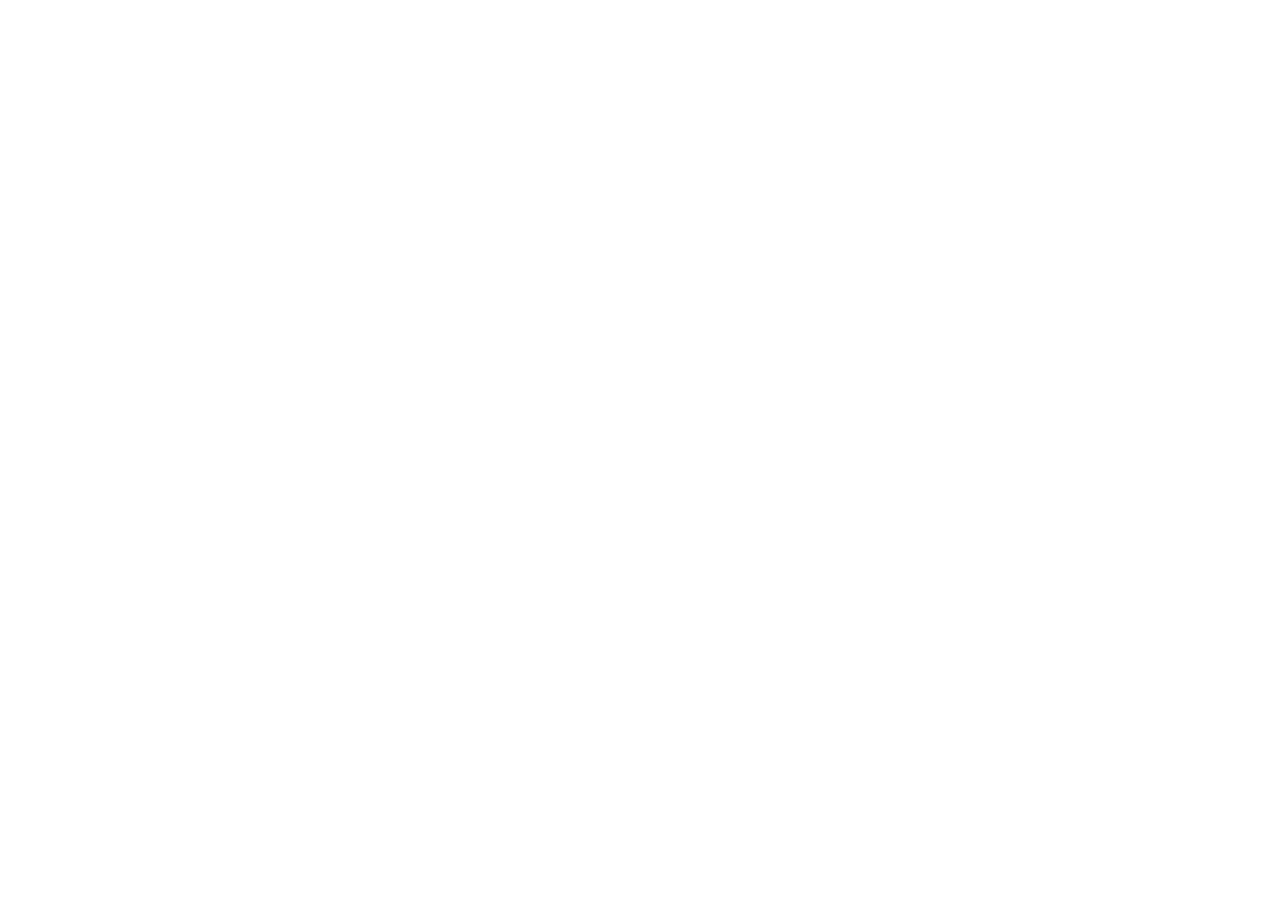
==== about.html @ a8b15a36 "Init : creation du depot , aborescence des fichiers et structure HTML de base" ====
<!DOCTYPE html>
<html lang="fr">
<head> 
<meta charset="UTF-8"> 
<meta name="viewport" content="width=device-width, initial-scale=1.0"> 
<title>AfriTalent — About</title> 
<!-- Bootstrap 5 via CDN : feuille de style --> 
<link 
href="https://cdn.jsdelivr.net/npm/bootstrap@5.3.0/dist/css/bootstrap.min.css" 
rel="stylesheet"> 
<!-- Votre feuille de style personnelle --> 
<link rel="stylesheet" href="css/style.css">
</head>
<body> 
<!-- Le contenu de la page sera ajoute ici --> 
<!-- Bootstrap 5 via CDN : script JavaScript --> 
<script 
src="https://cdn.jsdelivr.net/npm/bootstrap@5.3.0/dist/js/bootstrap.bundle.min.js"
></script> 
<!-- Votre script JavaScript --> 
<script src="js/main.js"></script>

</body>
</html>
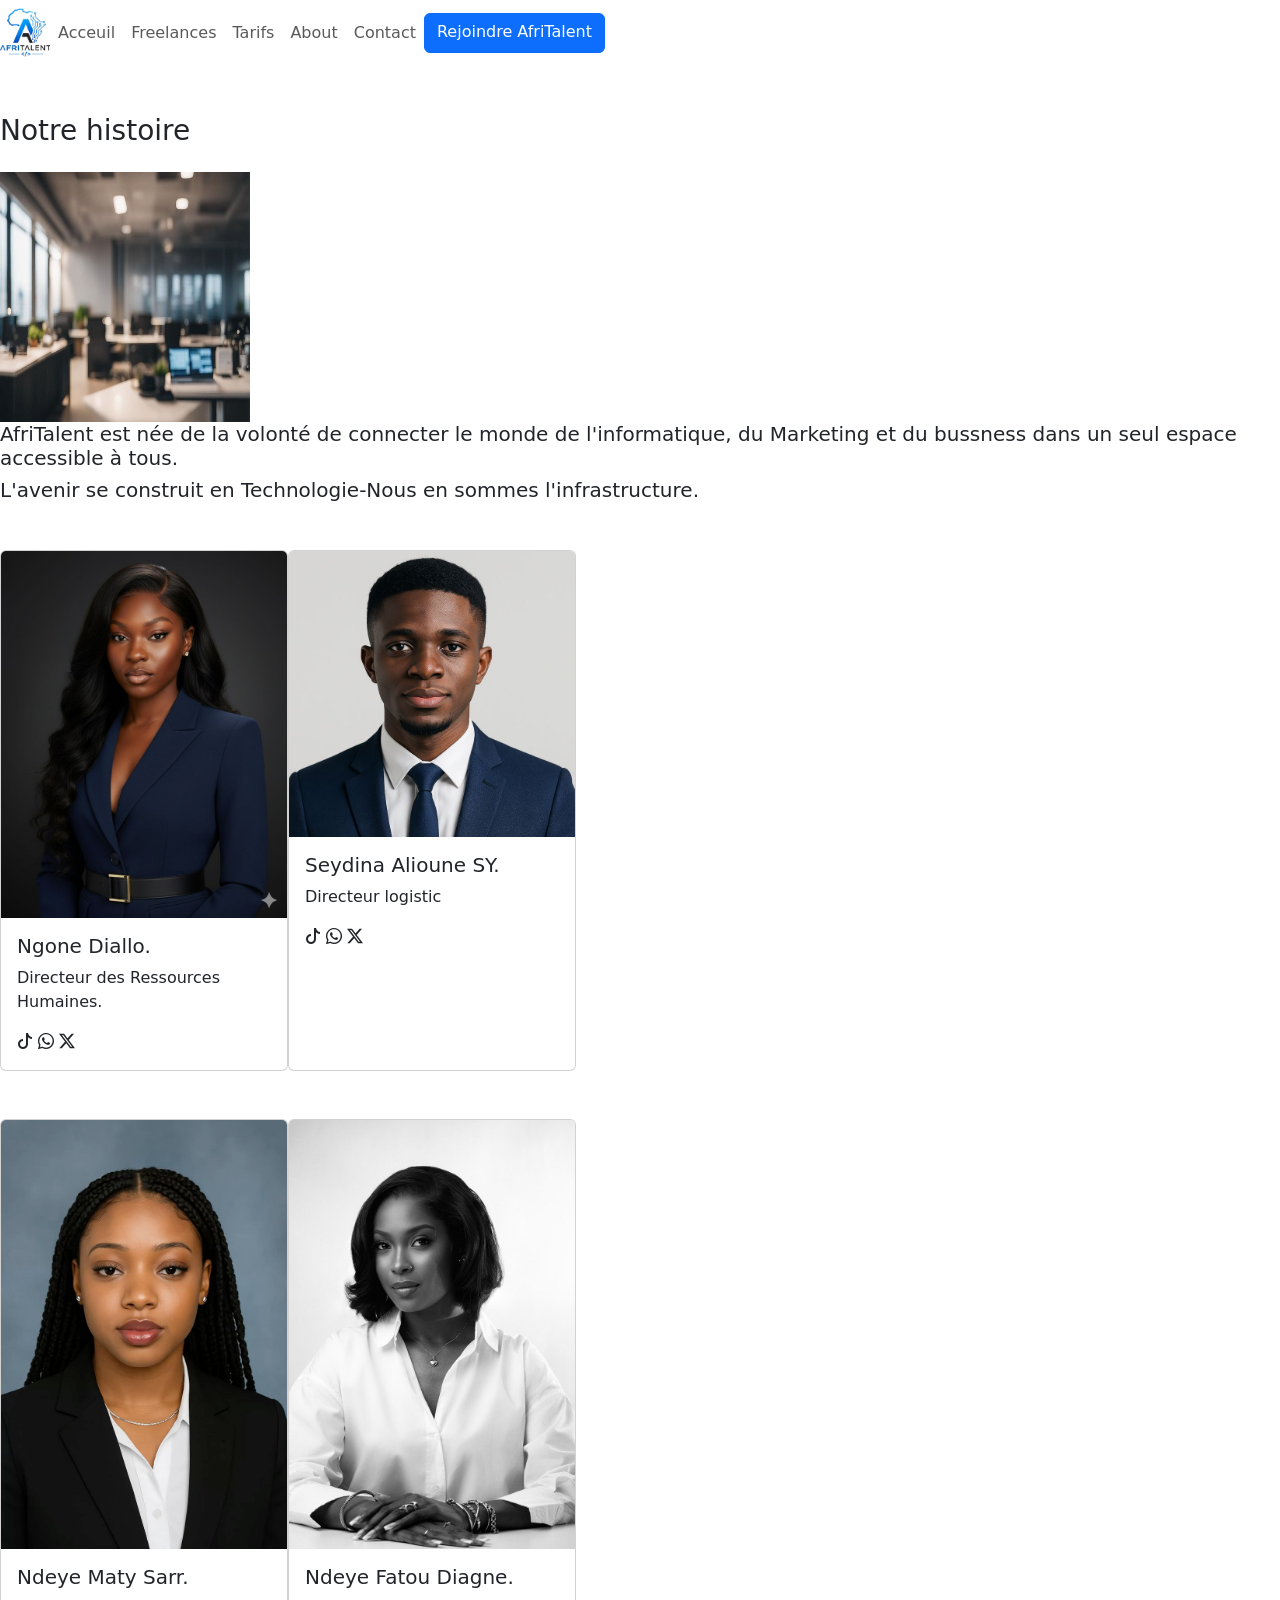
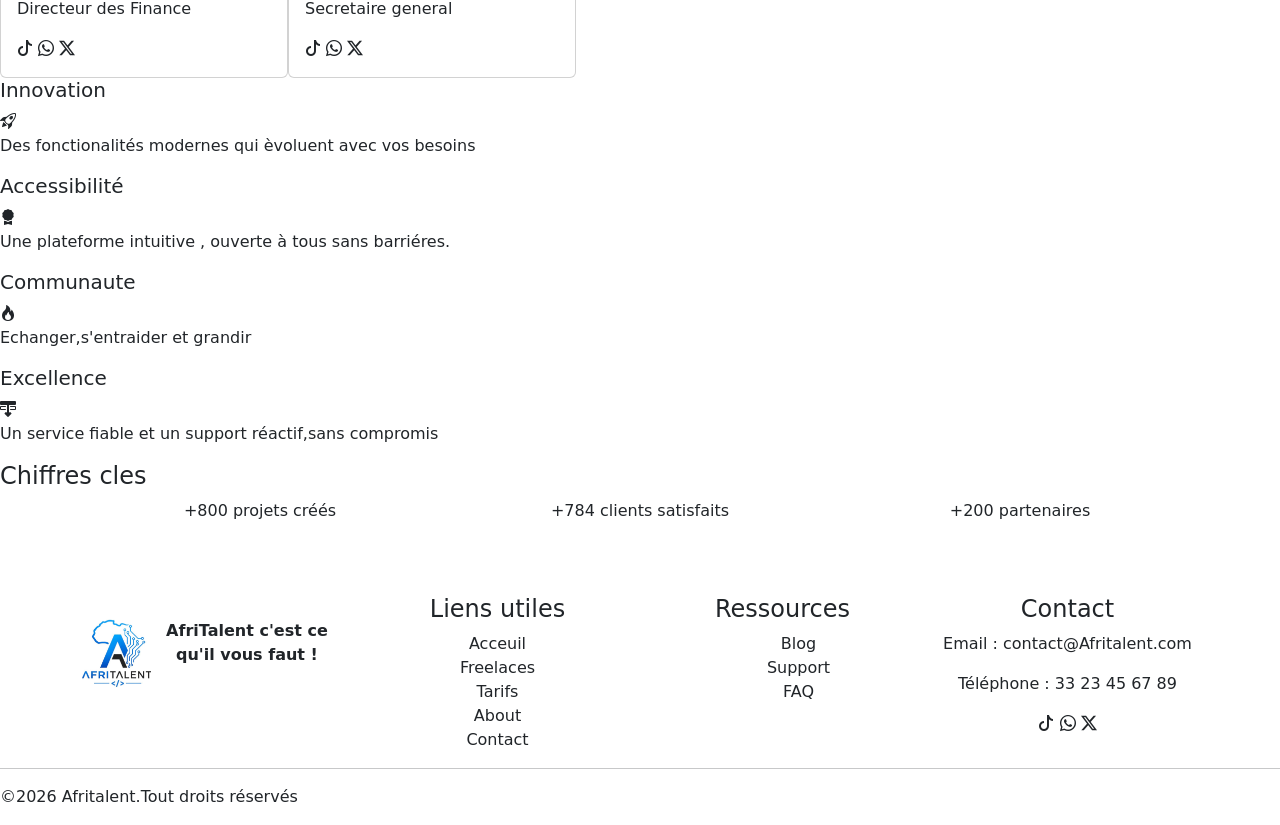
==== commit 5f9d0941: "Commit 2 :HTML : structure complète des 5 pages avec sections et contenu texte" ====
--- a/about.html
+++ b/about.html
@@ -8,11 +8,289 @@
 <link 
 href="https://cdn.jsdelivr.net/npm/bootstrap@5.3.0/dist/css/bootstrap.min.css" 
 rel="stylesheet"> 
+<link rel="stylesheet" href="https://cdn.jsdelivr.net/npm/bootstrap-icons@1.11.0/font/bootstrap-icons.css">
 <!-- Votre feuille de style personnelle --> 
 <link rel="stylesheet" href="css/style.css">
 </head>
 <body> 
-<!-- Le contenu de la page sera ajoute ici --> 
+     <nav class="navbar navbar-expand ">  <!--fixed-top --> <!--navbar-expand-lg sticky-top-->
+  <!-- <div class="container-fluid"> -->
+    <!-- <a class="navbar-brand" href="#"> AfriTalent  </a> -->
+      <img src="images/logoTRSPR - Copie.jpeg" alt="logoimage" height="50px" width="50px">  
+    <!--button class="navbar-toggler" type="button" data-bs-toggle="collapse" data-bs-target="#navbarNavAltMarkup"
+     aria-controls="navbarNavAltMarkup" aria-expanded="false" aria-label="Toggle navigation"-->
+      <!--span class="navbar-toggler-icon"</span>
+    </button>-->
+    <div class="collapse navbar-collapse" id="navbarNavAltMarkup" >
+      <div class="navbar-nav">
+        <a class="nav-link " aria-current="page" href="index.html">Acceuil</a>
+        <a class="nav-link" href="freelances.html">Freelances</a>
+        <a class="nav-link" href="tarifs.html">Tarifs</a>
+         <a class="nav-link" href="about.html">About</a>
+           <a class="nav-link" href="contact.html">Contact</a>
+           <a class="btn btn-primary  " href="#" role="button">Rejoindre AfriTalent</a>
+
+       
+    </div>
+  </div>
+</nav>
+<!---->
+           <h3 class=" mt-4 pt-4">Notre histoire</h3>
+          <section class=" mt-4" >
+           
+            <img src="images/backgroundabout.jpg" alt="backgroundabout" width="250px" height="250px">
+            <h5>AfriTalent est née de la volonté de connecter le monde de l'informatique, du Marketing et du bussness dans un seul espace accessible à tous.</h5>
+            <h5>L'avenir se construit en Technologie-Nous en sommes l'infrastructure.</h5>
+
+          </section>
+          <section class="d-flex mt-4 pt-4">
+ <div class="card" style="width: 18rem;">
+  <img src="images/imgabout2.jpg" class="card-img-top" alt="photoabout">
+  <div class="card-body">
+    <h5 class="card-title">Ngone Diallo.</h5>
+    <p class="card-text">Directeur des Ressources Humaines.</p> 
+    <i class="bi bi-tiktok"></i>
+ <i class="bi bi-whatsapp"></i>
+<i class="bi bi-twitter-x"></i>
+		
+  </div>
+</div>
+
+ <div class="card" style="width: 18rem;">
+  <img src="images/PHOTO FOR about.jpg" class="card-img-top" alt="aboutimg">
+  <div class="card-body">
+   <h5 class="card-title">Seydina Alioune SY.</h5>
+    <p>Directeur logistic</p>
+    <i class="bi bi-tiktok"></i>
+ <i class="bi bi-whatsapp"></i>
+<i class="bi bi-twitter-x"></i>
+		
+  </div>
+</div>
+
+
+    </section >
+
+          <section class="d-flex mt-4 pt-4">
+            
+  <div class="card" style="width: 18rem;">
+  <img src="images/imgabouy.jpg" class="card-img-top" alt="photoabout">
+  <div class="card-body">
+     <h5 class="card-title"> Ndeye Maty Sarr.</h5>
+   <p>Directeur des Finance </p>
+   <i class="bi bi-tiktok"></i>
+ <i class="bi bi-whatsapp"></i>
+<i class="bi bi-twitter-x"></i>
+		
+  </div>
+</div>
+
+<div class="card" style="width: 18rem; ">
+ <img src="images/aboutpicture.jpg" class="card-img-top" alt="aboutimg">
+  <div class="card-body">
+    <h5 class="card-title">Ndeye Fatou Diagne.</h5>
+    <p>Secretaire general</p>
+    <i class="bi bi-tiktok"></i>
+ <i class="bi bi-whatsapp"></i>
+<i class="bi bi-twitter-x"></i>
+		
+  </div>
+</div>
+ </section>
+
+ <section>
+  <div class="">
+      <h5> Innovation </h5>
+      <i class="bi bi-rocket-takeoff"></i>
+      <p>Des fonctionalités modernes qui èvoluent avec vos besoins</p>
+    </div>
+
+     <div class="">
+      <h5>Accessibilité </h5>
+      <i class="bi bi-award-fill"></i>
+      <p>Une plateforme intuitive , ouverte à tous sans barriéres.</p>
+    </div>
+
+     <div class="">
+      <h5> Communaute</h5>
+      <i class="bi bi-fire"></i>
+      <p>Echanger,s'entraider et grandir </p>
+    </div>
+
+     <div class="">
+      <h5> Excellence</h5>
+      <i class="bi bi-layer-backward"></i>
+      <p>Un service fiable et un support réactif,sans compromis</p>
+    </div>
+
+ </section>
+ <h4>Chiffres cles</h4>
+
+ <div class="container text-center">
+  <div class="row">
+    <div class="col">
+      +800 projets créés
+    </div>
+    <div class="col">
+      +784 clients satisfaits
+    </div>
+    <div class="col">
+        +200 partenaires
+    </div>
+  </div>
+</div>
+
+<footer>    
+    <div class="container text-center mt-5 pt-4">
+  <div class="row align-items-start ">
+    <div class="col align-items-stretch d-flex  justify-content-center  mt-4">
+      <h1></h1>
+      <img src="images/logoTRSPR - Copie.jpeg" alt="logoTRSPR" width="70px" height="70px">
+      <strong>AfriTalent c'est ce qu'il vous faut ! </strong>
+    </div>
+
+
+    <div class="col">
+      <h4>Liens utiles</h4>
+		<a class="nav-link " aria-current="page" href="index.html">Acceuil</a>
+		 <a class="nav-link" href="freelances.html">Freelaces</a>
+		 <a class="nav-link" href="tarifs.html">Tarifs</a>
+		<a class="nav-link" href="about.html">About</a>
+		 <a class="nav-link" href="contact.html">Contact</a>
+    </div>
+
+
+    <div class="col">
+      <h4>Ressources</h4>
+      <ul type="none">
+         <li>Blog</li>
+      <li>Support</li>
+      <li>FAQ</li>
+    </ul>
+      </div>
+
+
+     <div class="col">
+    <h4>Contact</h4>
+      <article>
+        <p>Email : contact@Afritalent.com</p>
+        <p>Téléphone : 33 23 45 67 89</p>
+      </article>
+      <i class="bi bi-tiktok"></i>
+ <i class="bi bi-whatsapp"></i>
+<i class="bi bi-twitter-x"></i>
+ </div>
+  </div>
+ </div>  
+</footer>
+<hr>
+<p>&copy;2026 Afritalent.Tout droits réservés</p>
+          
+           
+
+
+
+
+
+
+
+
+
+
+
+
+
+
+
+
+
+
+
+
+
+
+
+
+
+
+
+
+
+
+
+
+
+
+
+
+
+
+
+
+
+
+
+
+
+
+
+
+
+
+
+
+
+
+
+
+
+
+
+
+
+
+
+
+
+
+
+
+
+
+
+
+
+
+
+
+
+
+
+
+
+
+
+
+
+
+
+
+
+
+
+
+
+
+
+
+
+
+
+
+
+
+
+
 <!-- Bootstrap 5 via CDN : script JavaScript --> 
 <script 
 src="https://cdn.jsdelivr.net/npm/bootstrap@5.3.0/dist/js/bootstrap.bundle.min.js"
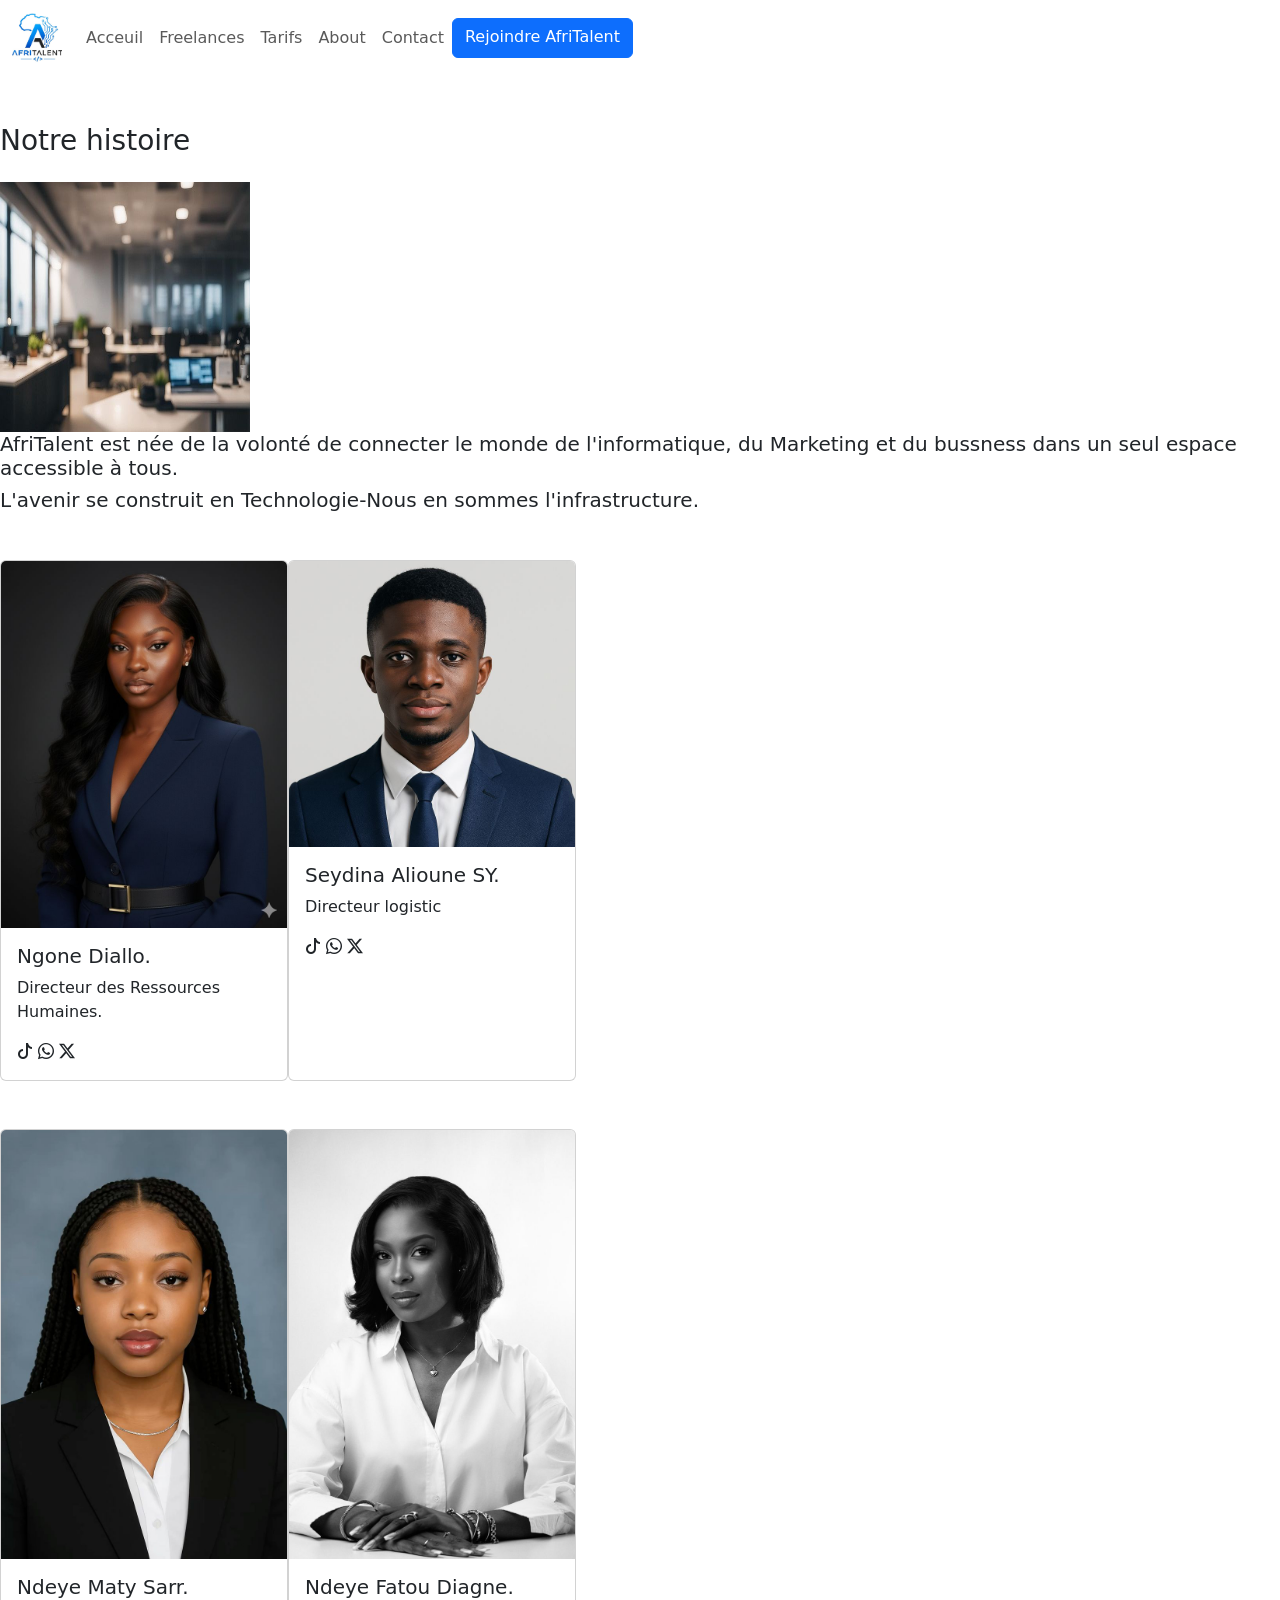
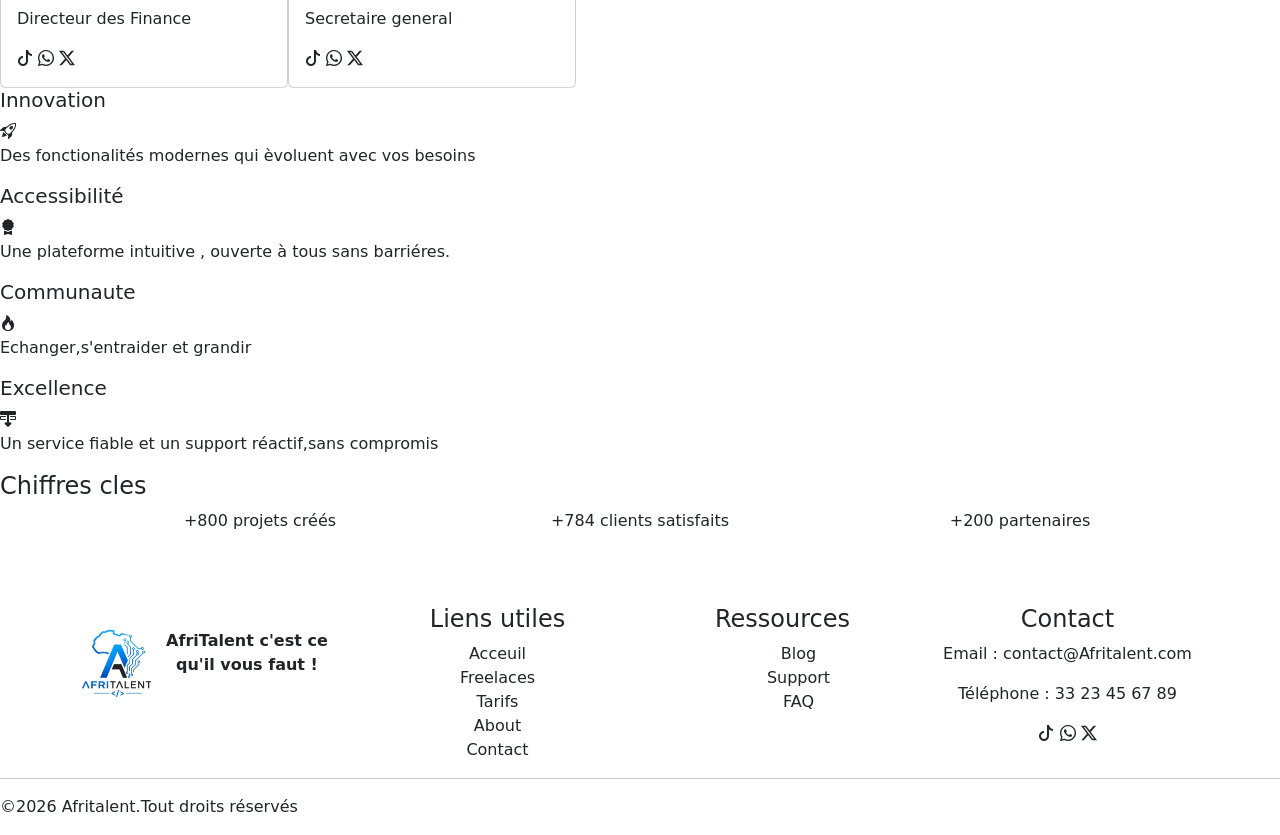
==== commit 226bed9b: "CSS : responsive design mobile et tablette, media querie" ====
--- a/about.html
+++ b/about.html
@@ -13,14 +13,14 @@
 <link rel="stylesheet" href="css/style.css">
 </head>
 <body> 
-     <nav class="navbar navbar-expand ">  <!--fixed-top --> <!--navbar-expand-lg sticky-top-->
-  <!-- <div class="container-fluid"> -->
-    <!-- <a class="navbar-brand" href="#"> AfriTalent  </a> -->
-      <img src="images/logoTRSPR - Copie.jpeg" alt="logoimage" height="50px" width="50px">  
-    <!--button class="navbar-toggler" type="button" data-bs-toggle="collapse" data-bs-target="#navbarNavAltMarkup"
-     aria-controls="navbarNavAltMarkup" aria-expanded="false" aria-label="Toggle navigation"-->
-      <!--span class="navbar-toggler-icon"</span>
-    </button>-->
+     <nav class="navbar  navbar-expand-lg sticky-top"> 
+  <div class="container-fluid"> 
+     <a class="navbar-brand" href="#"> <img src="images/logoTRSPR - Copie.jpeg" alt="logoimage" height="50px" width="50px">   </a>
+       
+     <button class="navbar-toggler" type="button" data-bs-toggle="collapse" data-bs-target="#navbarNavAltMarkup"
+     aria-controls="navbarNavAltMarkup" aria-expanded="false" aria-label="Toggle navigation">
+      <span class="navbar-toggler-icon"></span>
+    </button>  
     <div class="collapse navbar-collapse" id="navbarNavAltMarkup" >
       <div class="navbar-nav">
         <a class="nav-link " aria-current="page" href="index.html">Acceuil</a>
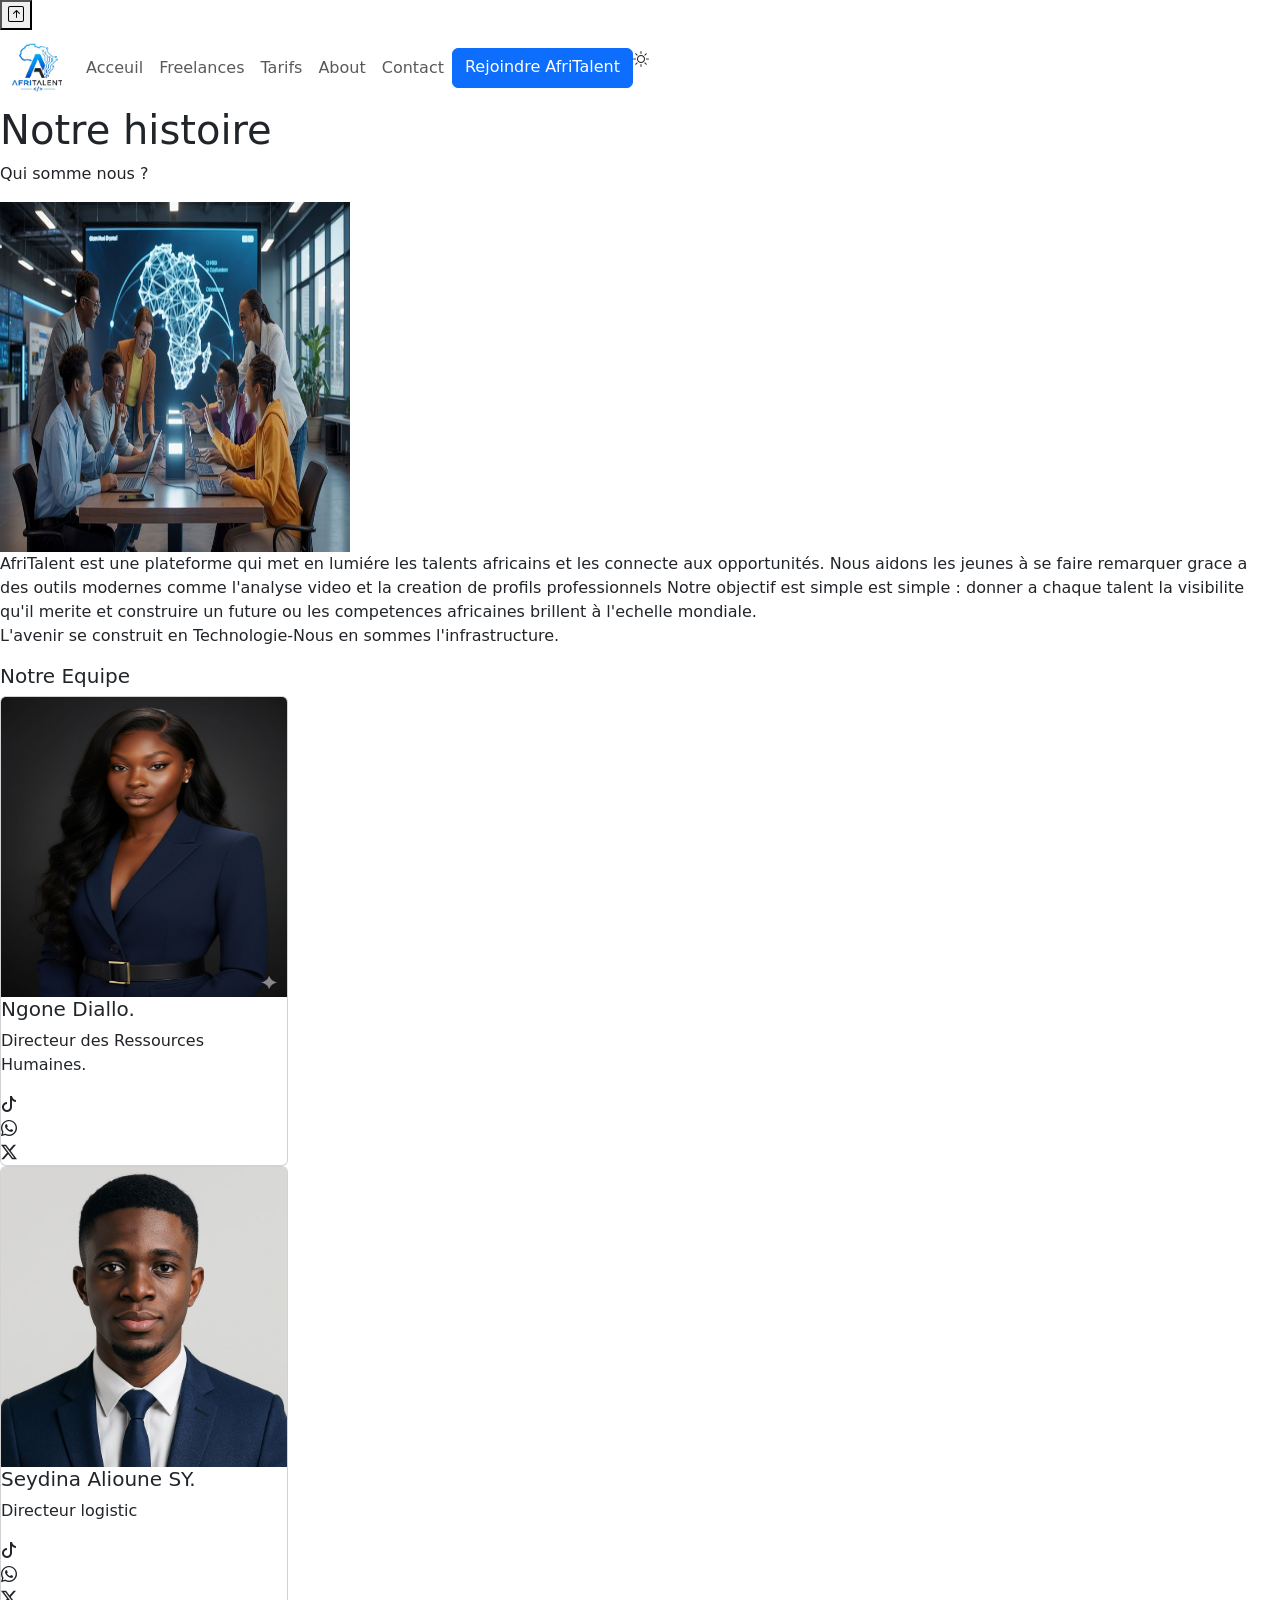
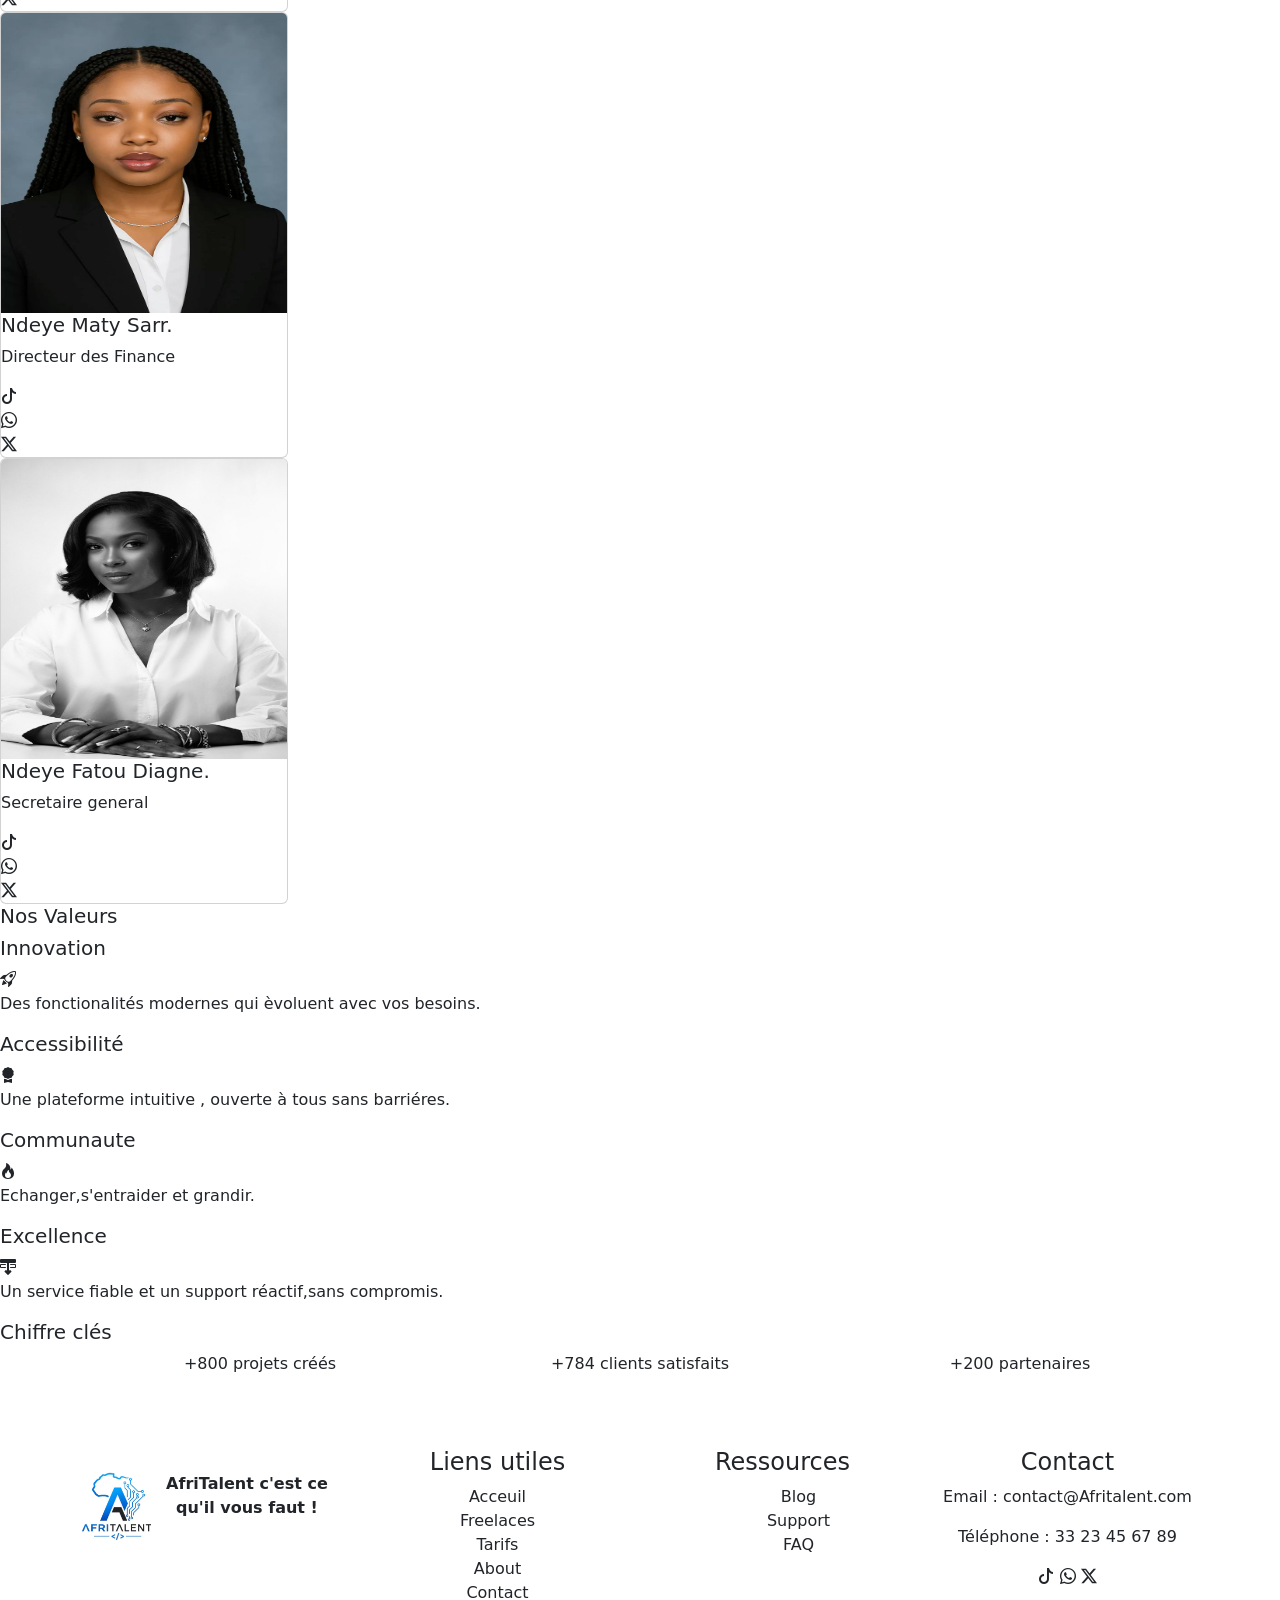
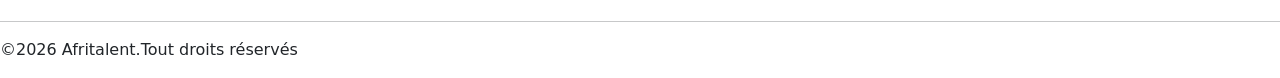
==== commit ce4672ca: "JS : dark mode avec localStorage, navbar dynamique au scroll" ====
--- a/about.html
+++ b/about.html
@@ -12,6 +12,12 @@
 <!-- Votre feuille de style personnelle --> 
 <link rel="stylesheet" href="css/style.css">
 </head>
+<style>.bg{
+        background-color:rgb(30, 28, 28);
+        color: white;
+    }
+    </style>
+    <button id="topbtn"><i class="bi bi-arrow-up-square"></i></button>
 <body> 
      <nav class="navbar  navbar-expand-lg sticky-top"> 
   <div class="container-fluid"> 
@@ -28,25 +34,34 @@
         <a class="nav-link" href="tarifs.html">Tarifs</a>
          <a class="nav-link" href="about.html">About</a>
            <a class="nav-link" href="contact.html">Contact</a>
-           <a class="btn btn-primary  " href="#" role="button">Rejoindre AfriTalent</a>
+           <a class="btn btn-primary  " href="contact.html" role="button">Rejoindre AfriTalent</a>
+           <div id="btn"><i class="bi bi-brightness-high"></i></div>
+
 
        
     </div>
   </div>
 </nav>
 <!---->
-           <h3 class=" mt-4 pt-4">Notre histoire</h3>
-          <section class=" mt-4" >
-           
-            <img src="images/backgroundabout.jpg" alt="backgroundabout" width="250px" height="250px">
-            <h5>AfriTalent est née de la volonté de connecter le monde de l'informatique, du Marketing et du bussness dans un seul espace accessible à tous.</h5>
-            <h5>L'avenir se construit en Technologie-Nous en sommes l'infrastructure.</h5>
-
-          </section>
-          <section class="d-flex mt-4 pt-4">
+           <div class="about">
+    <h1>Notre histoire</h1>
+    <p>Qui somme nous ?</p>
+</div>
+          <div class="about1">
+            <img src="images/imgabout2 (2).jpg" alt="backgroundabout" width="350px" height="350px">
+            <p>AfriTalent est une plateforme qui met en lumiére les talents africains et les connecte aux opportunités.
+            Nous aidons les jeunes à se faire remarquer grace a des outils modernes comme l'analyse video et la creation de profils professionnels 
+            Notre objectif est simple est simple : donner a chaque talent la visibilite qu'il merite et construire
+              un future ou les competences africaines brillent à l'echelle mondiale. <br><span>L'avenir se construit en Technologie-Nous en sommes l'infrastructure.</span>
+            </p>
+            </div>
+            
+<h5 class="equipe">Notre Equipe</h5>
+          
+          <section class="carteabout">
  <div class="card" style="width: 18rem;">
-  <img src="images/imgabout2.jpg" class="card-img-top" alt="photoabout">
-  <div class="card-body">
+  <img src="images/imgabout2.jpg" class="card-img-top" alt="photoabout" width="300px" height="300px>
+  <div class="cards-body">
     <h5 class="card-title">Ngone Diallo.</h5>
     <p class="card-text">Directeur des Ressources Humaines.</p> 
     <i class="bi bi-tiktok"></i>
@@ -57,8 +72,8 @@
 </div>
 
  <div class="card" style="width: 18rem;">
-  <img src="images/PHOTO FOR about.jpg" class="card-img-top" alt="aboutimg">
-  <div class="card-body">
+  <img src="images/PHOTO FOR about.jpg" class="card-img-top" alt="aboutimg" width="300px" height="300px>
+  <div class="cards-body">
    <h5 class="card-title">Seydina Alioune SY.</h5>
     <p>Directeur logistic</p>
     <i class="bi bi-tiktok"></i>
@@ -67,15 +82,10 @@
 		
   </div>
 </div>
-
-
-    </section >
-
-          <section class="d-flex mt-4 pt-4">
             
   <div class="card" style="width: 18rem;">
-  <img src="images/imgabouy.jpg" class="card-img-top" alt="photoabout">
-  <div class="card-body">
+  <img src="images/imgabouy.jpg" class="card-img-top" alt="photoabout" width="300px" height="300px>
+  <div class="cards-body">
      <h5 class="card-title"> Ndeye Maty Sarr.</h5>
    <p>Directeur des Finance </p>
    <i class="bi bi-tiktok"></i>
@@ -86,8 +96,8 @@
 </div>
 
 <div class="card" style="width: 18rem; ">
- <img src="images/aboutpicture.jpg" class="card-img-top" alt="aboutimg">
-  <div class="card-body">
+ <img src="images/aboutpicture.jpg" class="card-img-top" alt="aboutimg" width="300px" height="300px >
+  <div class="cards-body">
     <h5 class="card-title">Ndeye Fatou Diagne.</h5>
     <p>Secretaire general</p>
     <i class="bi bi-tiktok"></i>
@@ -97,12 +107,12 @@
   </div>
 </div>
  </section>
-
- <section>
+ <h5 class="equipe">Nos Valeurs</h5>
+ <section class="nosvaleur">
   <div class="">
       <h5> Innovation </h5>
       <i class="bi bi-rocket-takeoff"></i>
-      <p>Des fonctionalités modernes qui èvoluent avec vos besoins</p>
+      <p>Des fonctionalités modernes qui èvoluent avec vos besoins.</p>
     </div>
 
      <div class="">
@@ -114,17 +124,17 @@
      <div class="">
       <h5> Communaute</h5>
       <i class="bi bi-fire"></i>
-      <p>Echanger,s'entraider et grandir </p>
+      <p>Echanger,s'entraider et grandir. </p>
     </div>
 
      <div class="">
       <h5> Excellence</h5>
       <i class="bi bi-layer-backward"></i>
-      <p>Un service fiable et un support réactif,sans compromis</p>
+      <p>Un service fiable et un support réactif,sans compromis.</p>
     </div>
 
  </section>
- <h4>Chiffres cles</h4>
+<h5 class="equipe">Chiffre clés</h5>
 
  <div class="container text-center">
   <div class="row">
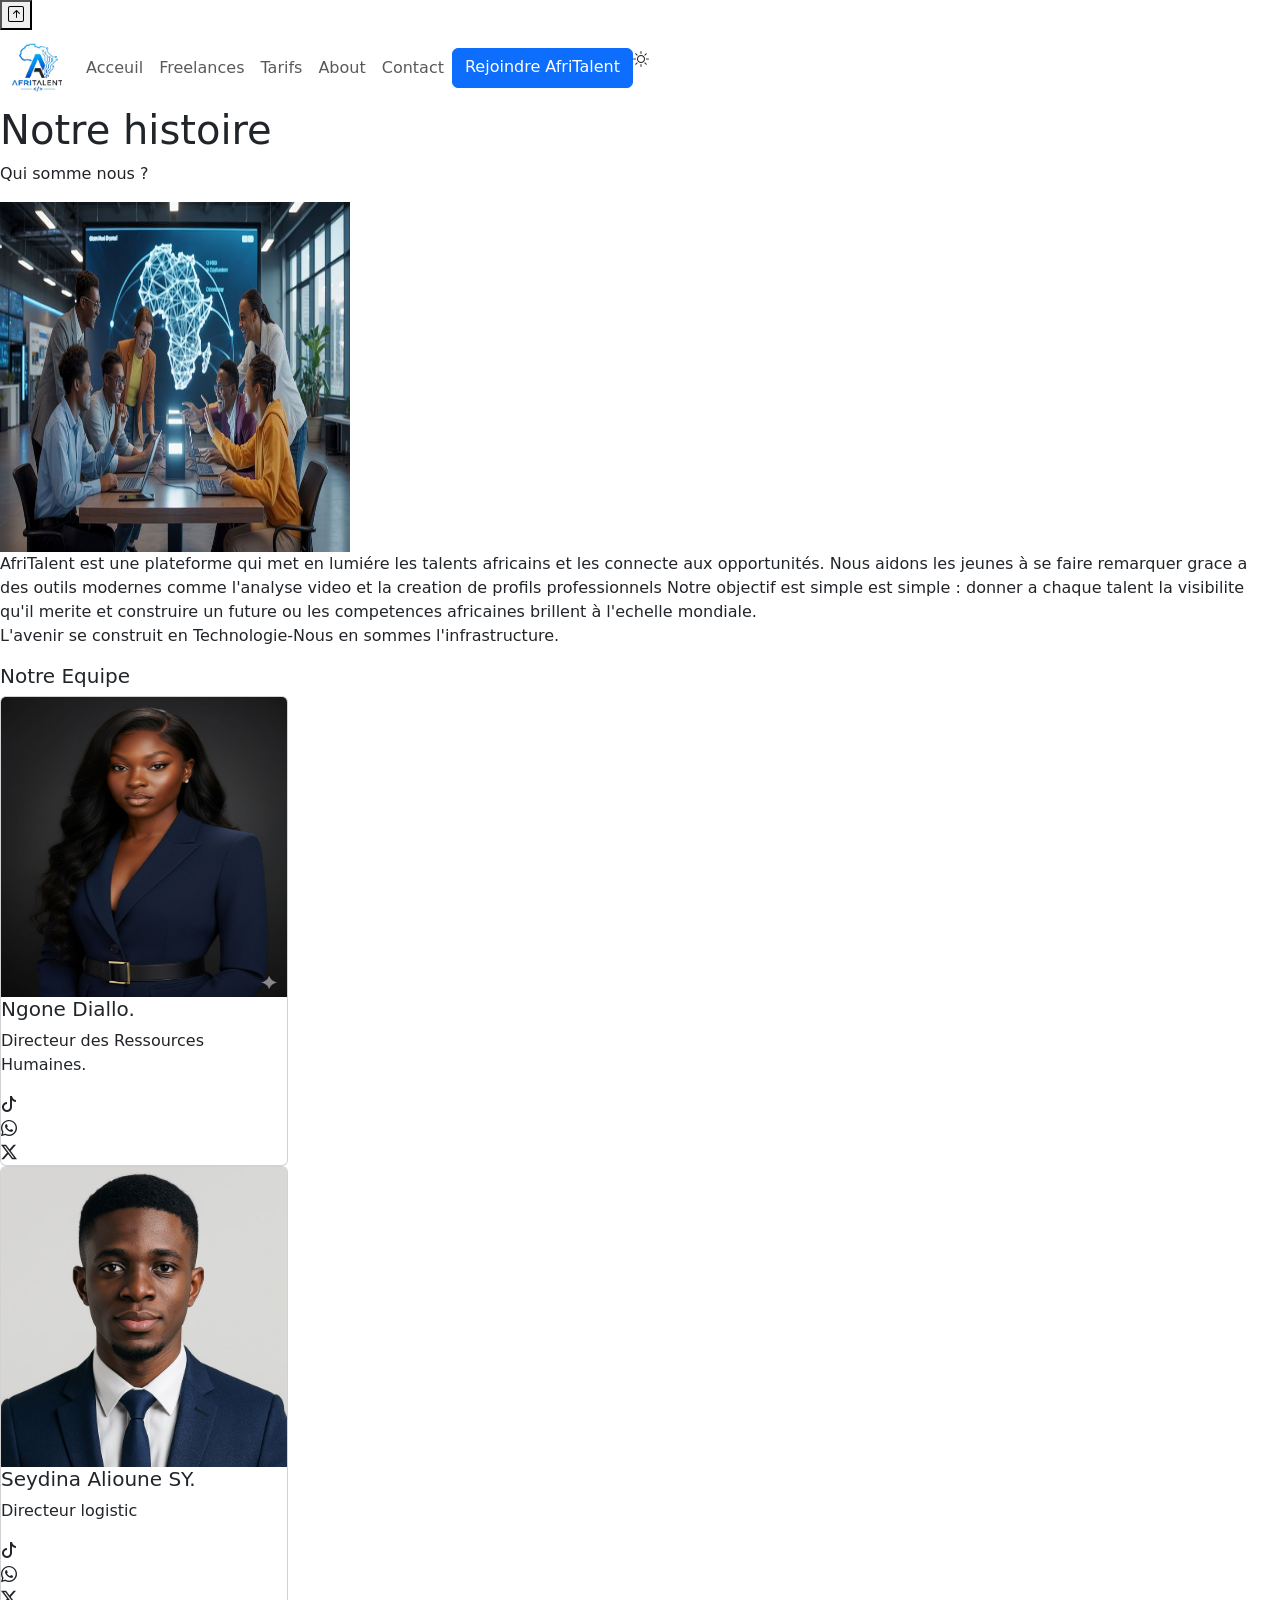
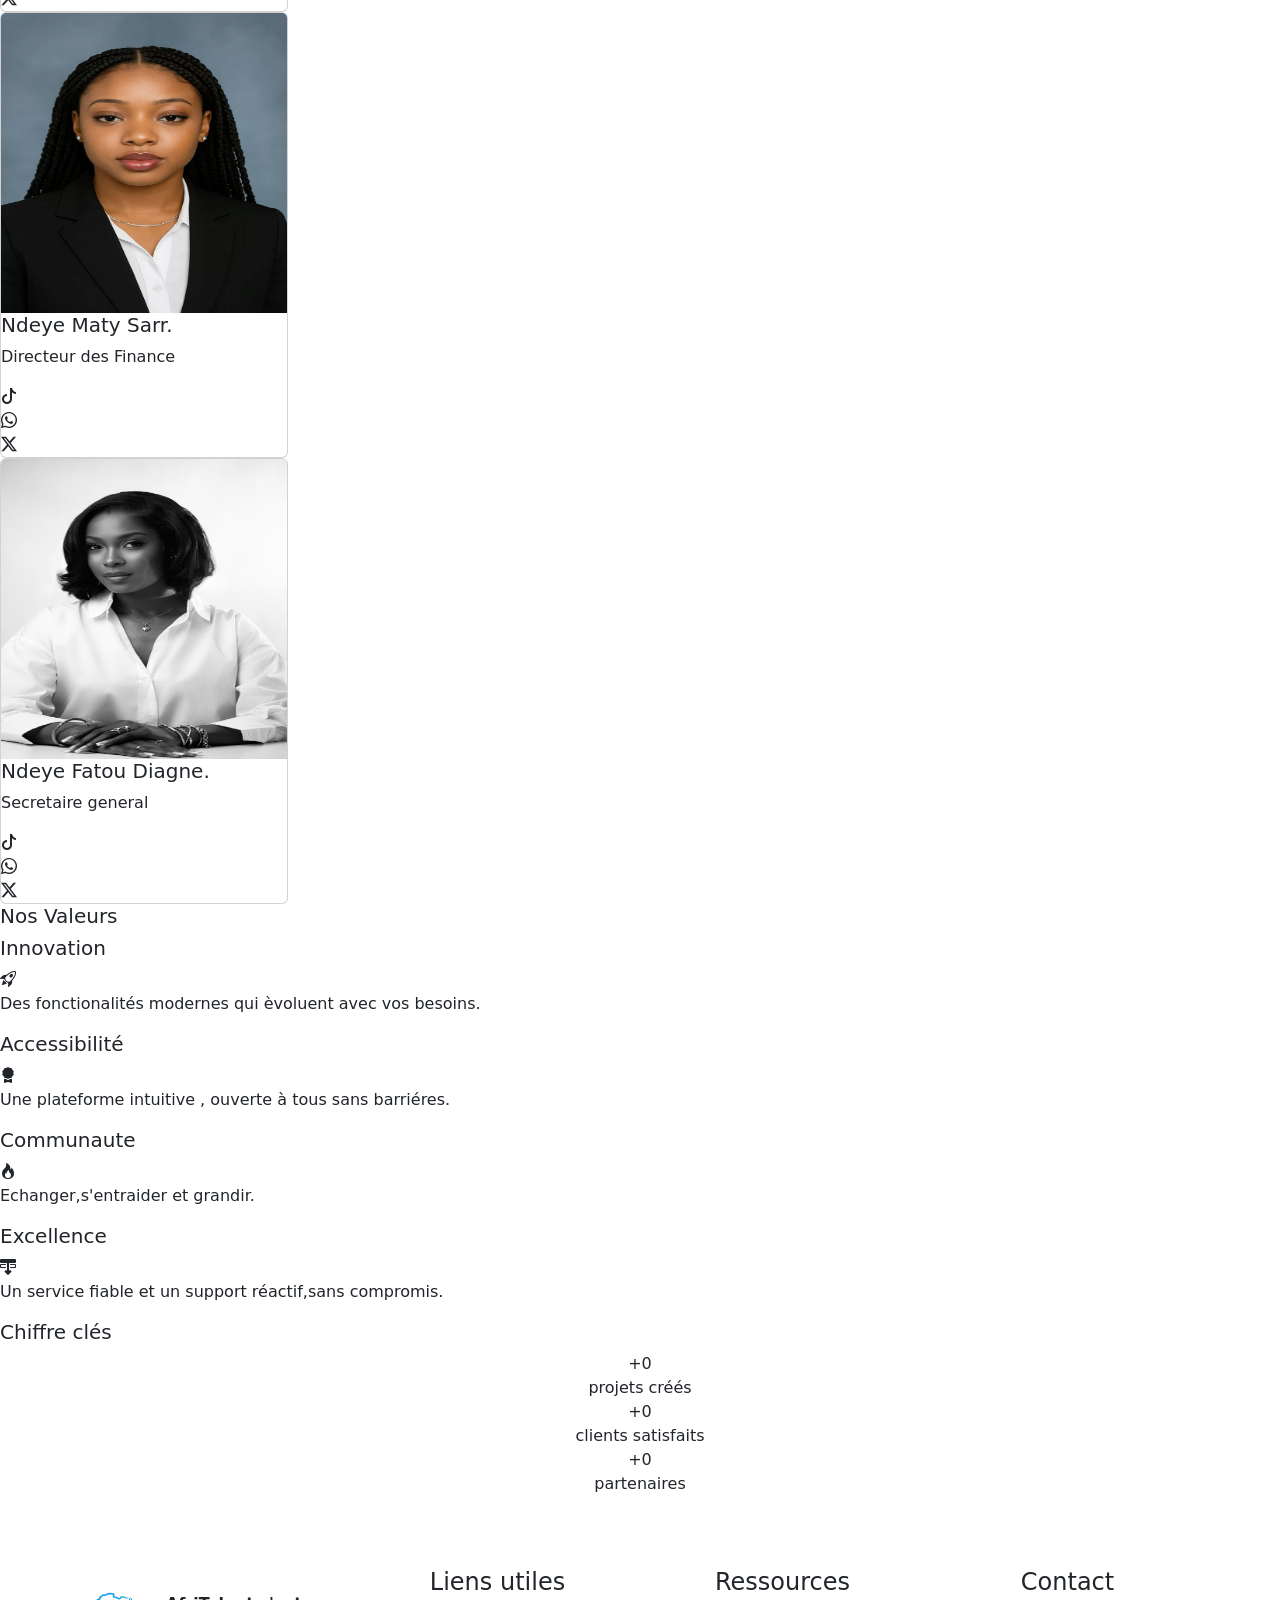
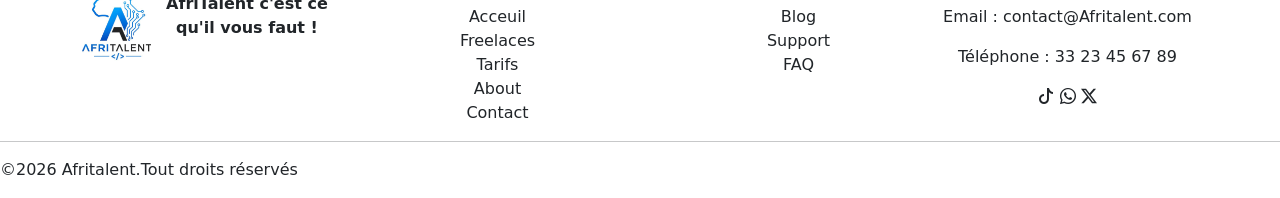
==== commit 3730f6d7: "JS : compteurs animés au scroll et animations fade-in des section" ====
--- a/about.html
+++ b/about.html
@@ -43,22 +43,22 @@
   </div>
 </nav>
 <!---->
-           <div class="about">
+           <div class="about fade-in">
     <h1>Notre histoire</h1>
     <p>Qui somme nous ?</p>
 </div>
-          <div class="about1">
+          <div class="about1 fade-in">
             <img src="images/imgabout2 (2).jpg" alt="backgroundabout" width="350px" height="350px">
-            <p>AfriTalent est une plateforme qui met en lumiére les talents africains et les connecte aux opportunités.
+            <p class="fade-in">AfriTalent est une plateforme qui met en lumiére les talents africains et les connecte aux opportunités.
             Nous aidons les jeunes à se faire remarquer grace a des outils modernes comme l'analyse video et la creation de profils professionnels 
             Notre objectif est simple est simple : donner a chaque talent la visibilite qu'il merite et construire
               un future ou les competences africaines brillent à l'echelle mondiale. <br><span>L'avenir se construit en Technologie-Nous en sommes l'infrastructure.</span>
             </p>
             </div>
             
-<h5 class="equipe">Notre Equipe</h5>
+<h5 class="equipe fade-in">Notre Equipe</h5>
           
-          <section class="carteabout">
+          <section class="carteabout fade-in">
  <div class="card" style="width: 18rem;">
   <img src="images/imgabout2.jpg" class="card-img-top" alt="photoabout" width="300px" height="300px>
   <div class="cards-body">
@@ -109,7 +109,7 @@
  </section>
  <h5 class="equipe">Nos Valeurs</h5>
  <section class="nosvaleur">
-  <div class="">
+  <div class=" fade-in">
       <h5> Innovation </h5>
       <i class="bi bi-rocket-takeoff"></i>
       <p>Des fonctionalités modernes qui èvoluent avec vos besoins.</p>
@@ -134,24 +134,23 @@
     </div>
 
  </section>
-<h5 class="equipe">Chiffre clés</h5>
-
+
+
+<h5 class="equipe fade-in">Chiffre clés</h5>
+
+
+<section class="stats-section">
  <div class="container text-center">
   <div class="row">
-    <div class="col">
-      +800 projets créés
-    </div>
-    <div class="col">
-      +784 clients satisfaits
-    </div>
-    <div class="col">
-        +200 partenaires
-    </div>
-  </div>
-</div>
+    <div class="col counter " data-target="900">+0 </div><span>projets créés</span>
+    <div class="col counter" data-target="784"> +0</div>  <span>clients satisfaits</span>
+    <div class="col counter" data-target="500">+0 </div><span>partenaires</span>
+  </div>
+</div>
+</section>
 
 <footer>    
-    <div class="container text-center mt-5 pt-4">
+    <div class="container text-center mt-5 pt-4 fade-in">
   <div class="row align-items-start ">
     <div class="col align-items-stretch d-flex  justify-content-center  mt-4">
       <h1></h1>
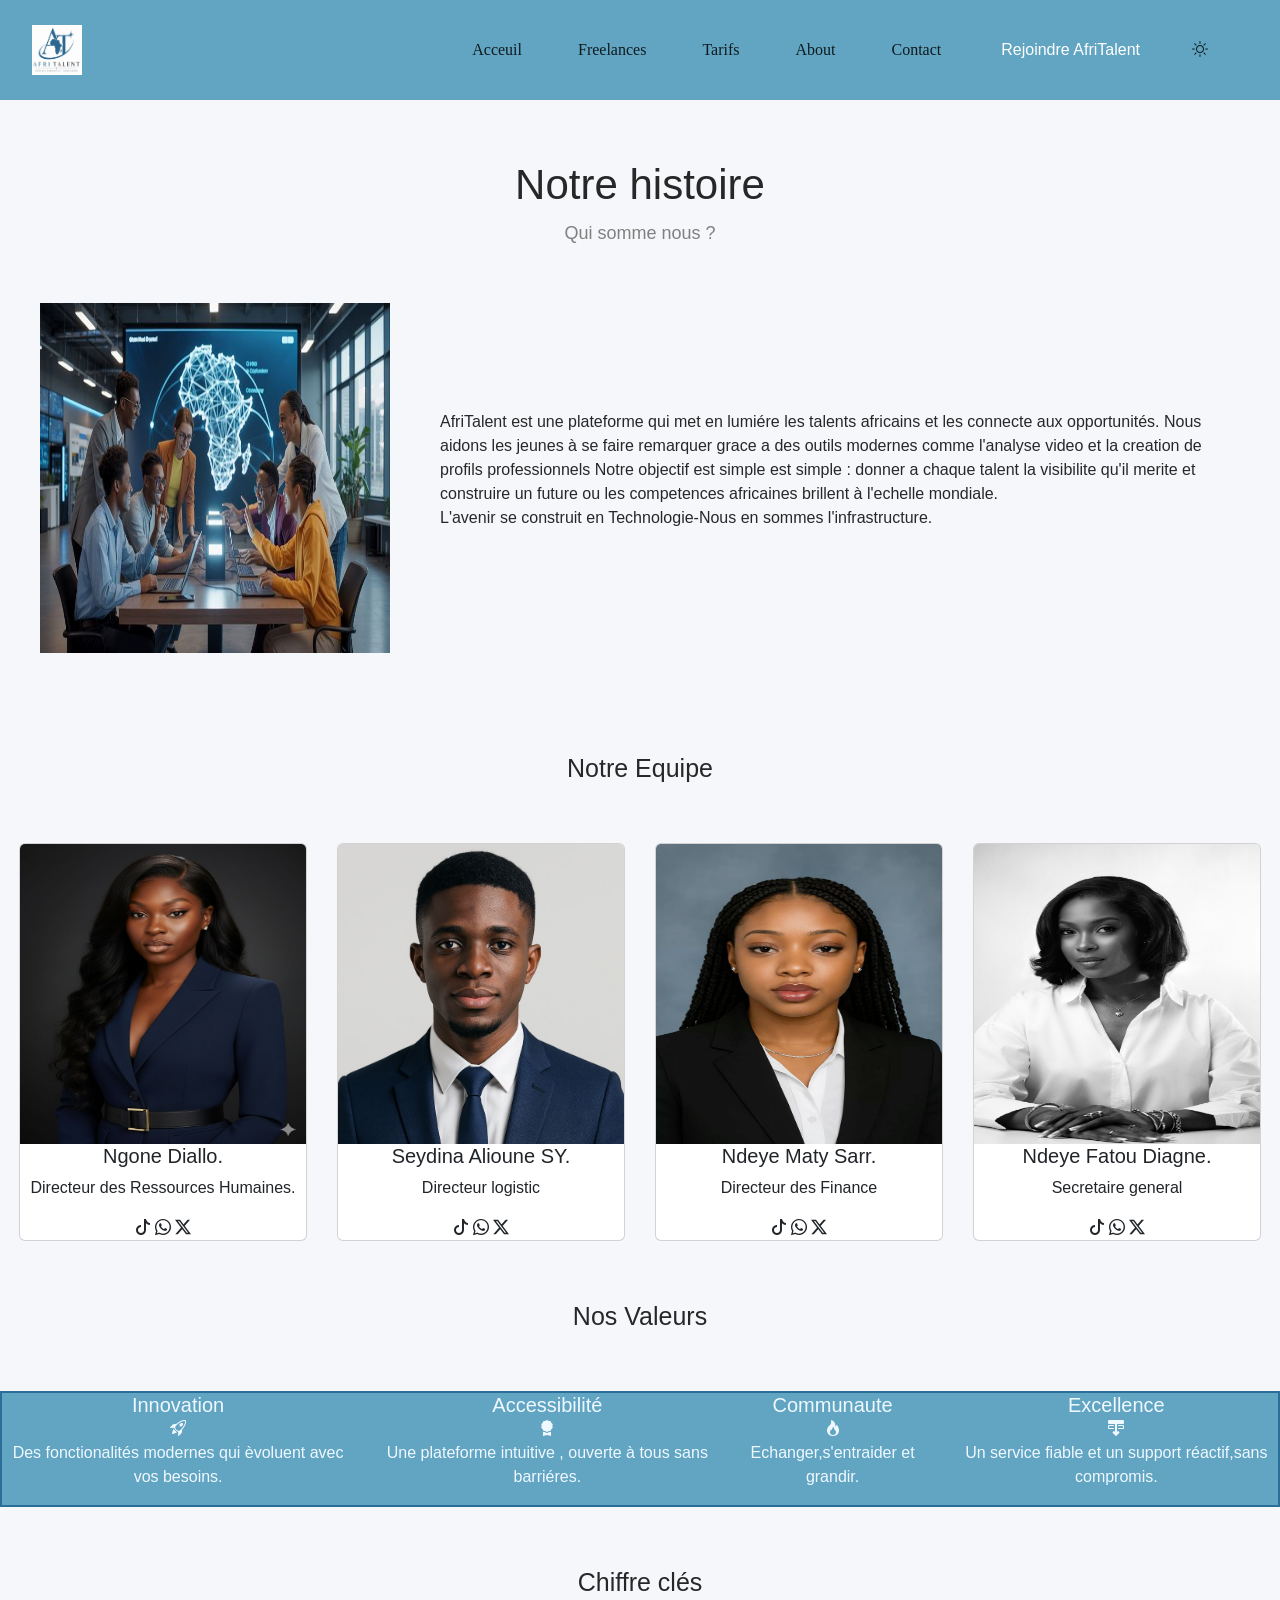
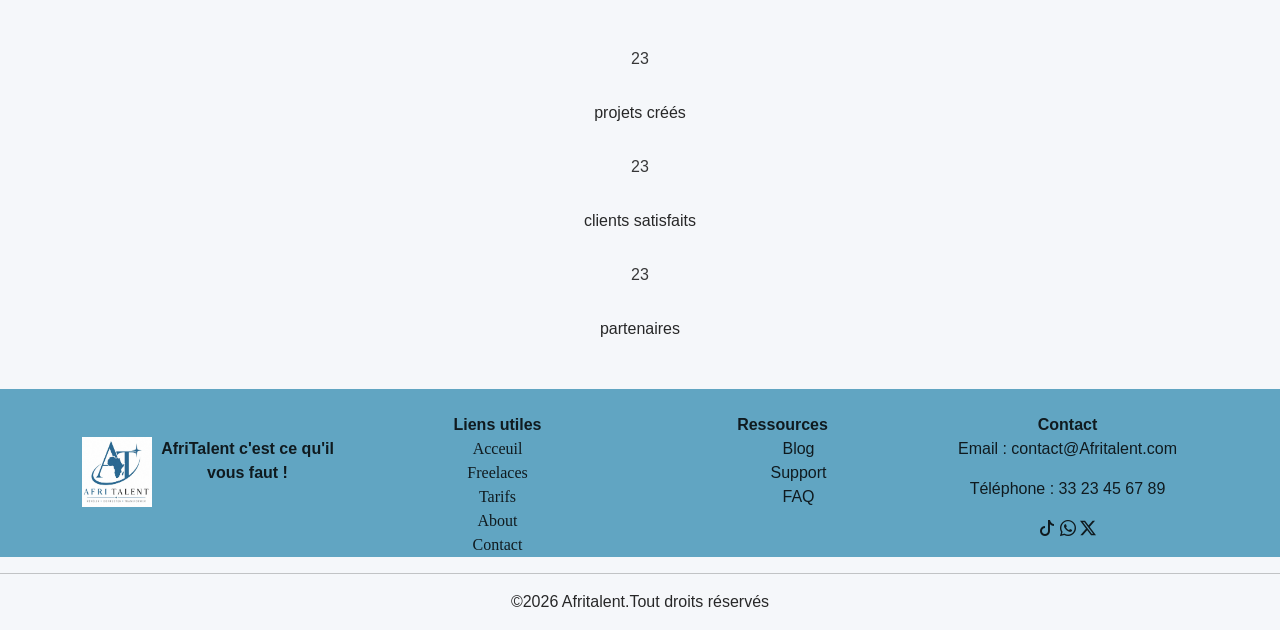
==== commit 30114f81: ":: Déploiement : GitHub Pages activé, README finalisé et présentation PowerPoint ajouté" ====
--- a/about.html
+++ b/about.html
@@ -1,311 +1,331 @@
 <!DOCTYPE html>
 <html lang="fr">
-<head> 
-<meta charset="UTF-8"> 
-<meta name="viewport" content="width=device-width, initial-scale=1.0"> 
-<title>AfriTalent — About</title> 
-<!-- Bootstrap 5 via CDN : feuille de style --> 
-<link 
-href="https://cdn.jsdelivr.net/npm/bootstrap@5.3.0/dist/css/bootstrap.min.css" 
-rel="stylesheet"> 
-<link rel="stylesheet" href="https://cdn.jsdelivr.net/npm/bootstrap-icons@1.11.0/font/bootstrap-icons.css">
-<!-- Votre feuille de style personnelle --> 
-<link rel="stylesheet" href="css/style.css">
+
+<head>
+  <meta charset="UTF-8">
+  <meta name="viewport" content="width=device-width, initial-scale=1.0">
+  <title>AfriTalent — About</title>
+  <!-- Bootstrap 5 via CDN : feuille de style -->
+  <link href="https://cdn.jsdelivr.net/npm/bootstrap@5.3.0/dist/css/bootstrap.min.css" rel="stylesheet">
+  <link rel="stylesheet" href="https://cdn.jsdelivr.net/npm/bootstrap-icons@1.11.0/font/bootstrap-icons.css">
+  <!-- Votre feuille de style personnelle -->
+  <link rel="stylesheet" href="CSS/style.css">
+
+  <style>
+  .bg {
+    background-color: rgb(30, 28, 28);
+    color: white;
+  }
+</style>
 </head>
-<style>.bg{
-        background-color:rgb(30, 28, 28);
-        color: white;
-    }
-    </style>
-    <button id="topbtn"><i class="bi bi-arrow-up-square"></i></button>
-<body> 
-     <nav class="navbar  navbar-expand-lg sticky-top"> 
-  <div class="container-fluid"> 
-     <a class="navbar-brand" href="#"> <img src="images/logoTRSPR - Copie.jpeg" alt="logoimage" height="50px" width="50px">   </a>
-       
-     <button class="navbar-toggler" type="button" data-bs-toggle="collapse" data-bs-target="#navbarNavAltMarkup"
-     aria-controls="navbarNavAltMarkup" aria-expanded="false" aria-label="Toggle navigation">
-      <span class="navbar-toggler-icon"></span>
-    </button>  
-    <div class="collapse navbar-collapse" id="navbarNavAltMarkup" >
-      <div class="navbar-nav">
-        <a class="nav-link " aria-current="page" href="index.html">Acceuil</a>
-        <a class="nav-link" href="freelances.html">Freelances</a>
-        <a class="nav-link" href="tarifs.html">Tarifs</a>
-         <a class="nav-link" href="about.html">About</a>
-           <a class="nav-link" href="contact.html">Contact</a>
-           <a class="btn btn-primary  " href="contact.html" role="button">Rejoindre AfriTalent</a>
-           <div id="btn"><i class="bi bi-brightness-high"></i></div>
-
-
-       
-    </div>
-  </div>
-</nav>
-<!---->
-           <div class="about fade-in">
+
+
+
+<body>
+  <button id="topbtn"><i class="bi bi-arrow-up-square"></i></button>
+  <nav class="navbar  navbar-expand-lg sticky-top">
+    <!-- cree une barre de nav responsive qui ne bouge pas quand on scrolle -->
+    
+    <div class="container-fluid">
+      <a class="navbar-brand" href="#"> <img src="images/logonav.jpeg" alt="logoimage" height="50"
+          width="50"> </a>
+
+      <button class="navbar-toggler" type="button" data-bs-toggle="collapse" data-bs-target="#navbarNavAltMarkup"
+        aria-controls="navbarNavAltMarkup" aria-expanded="false" aria-label="Toggle navigation">
+        <span class="navbar-toggler-icon"></span>
+          <!-- Transforme le bouton en bouton de menu
+        si on clique on pourra fermer et ouvrir avec data-bs-target pour l'indiquer l'element a ouvrir -->
+      </button>
+      <div class="collapse navbar-collapse" id="navbarNavAltMarkup">
+         <!-- collapse permet de cacher le menu -->
+        
+        <div class="navbar-nav">
+          <a class="nav-link " aria-current="page" href="index.html">Acceuil</a>
+          <a class="nav-link" href="freelances.html">Freelances</a>
+          <a class="nav-link" href="tarifs.html">Tarifs</a>
+          <a class="nav-link" href="about.html">About</a>
+          <a class="nav-link" href="contact.html">Contact</a>
+          <a class="btn btn-primary  " href="contact.html" role="button">Rejoindre AfriTalent</a>
+          <div id="btn"><i class="bi bi-brightness-high"></i></div>
+
+        </div>
+
+        </div>
+      </div>
+  </nav>
+  <!---->
+  <div class="about fade-in">
     <h1>Notre histoire</h1>
     <p>Qui somme nous ?</p>
-</div>
-          <div class="about1 fade-in">
-            <img src="images/imgabout2 (2).jpg" alt="backgroundabout" width="350px" height="350px">
-            <p class="fade-in">AfriTalent est une plateforme qui met en lumiére les talents africains et les connecte aux opportunités.
-            Nous aidons les jeunes à se faire remarquer grace a des outils modernes comme l'analyse video et la creation de profils professionnels 
-            Notre objectif est simple est simple : donner a chaque talent la visibilite qu'il merite et construire
-              un future ou les competences africaines brillent à l'echelle mondiale. <br><span>L'avenir se construit en Technologie-Nous en sommes l'infrastructure.</span>
-            </p>
-            </div>
-            
-<h5 class="equipe fade-in">Notre Equipe</h5>
-          
-          <section class="carteabout fade-in">
- <div class="card" style="width: 18rem;">
-  <img src="images/imgabout2.jpg" class="card-img-top" alt="photoabout" width="300px" height="300px>
+  </div> 
+  <div class="about1 fade-in">
+    <img src="images/imgabout22.jpg" alt="backgroundabout" width="350" height="350">
+    <p class="fade-in aboutt">AfriTalent est une plateforme qui met en lumiére les talents africains et les connecte aux
+      opportunités.
+      Nous aidons les jeunes à se faire remarquer grace a des outils modernes comme l'analyse video et la creation de
+      profils professionnels
+      Notre objectif est simple est simple : donner a chaque talent la visibilite qu'il merite et construire
+      un future ou les competences africaines brillent à l'echelle mondiale. <br><span class="aboutt">L'avenir se construit en
+        Technologie-Nous en sommes l'infrastructure.</span>
+    </p>
+  </div>
+
+  <h2 class="equipe fade-in">Notre Equipe</h2>
+  
+  
+
+  <section class="carteabout fade-in">
+    <div class="card" style="width: 18rem;">
+      <!-- cree une carte avec largeur de  18rem -->
+      <img src="images/imgabout2.jpg" class="card-img-top" alt="photoabout" width="300" height="300">
+  <div class=" cards-body">
+      <h2 class="card-title">Ngone Diallo.</h2>
+      <p class="card-text">Directeur des Ressources Humaines.</p>
+      <i class="bi bi-tiktok"></i>
+      <i class="bi bi-whatsapp"></i>
+      <i class="bi bi-twitter-x"></i>
+
+    </div>
+    </div>
+
+    <div class="card fade-in" style="width: 18rem;">
+      <!-- cree une carte avec largeur de  18rem -->
+      <img src="images/PHOTOFORabout.jpg" class="card-img-top" alt="aboutimg" width="300" height="300">
+  <div class=" cards-body">
+      <h2 class="card-title">Seydina Alioune SY.</h2>
+      <p>Directeur logistic</p>
+      <i class="bi bi-tiktok"></i>
+      <i class="bi bi-whatsapp"></i>
+      <i class="bi bi-twitter-x"></i>
+      </div>
+      </div>
+
+    <div class="card  fade-in" style="width: 18rem;">
+      <!-- cree une carte avec largeur de  18rem -->
+      <img src="images/imgabouy.jpg" class="card-img-top" alt="photoabout" width="300" height="300">
+  <div class=" cards-body">
+      <h2 class="card-title"> Ndeye Maty Sarr.</h2>
+      <p>Directeur des Finance </p>
+      <i class="bi bi-tiktok"></i>
+      <i class="bi bi-whatsapp"></i>
+      <i class="bi bi-twitter-x"></i>
+
+    </div>
+    </div>
+
+    <div class="card fade-in" style="width: 18rem; ">
+      <!-- cree une carte avec largeur de  18rem -->
+      <img src="images/aboutpicture.jpg" class="card-img-top" alt="aboutimg" width="300" height="300" >
   <div class="cards-body">
-    <h5 class="card-title">Ngone Diallo.</h5>
-    <p class="card-text">Directeur des Ressources Humaines.</p> 
-    <i class="bi bi-tiktok"></i>
- <i class="bi bi-whatsapp"></i>
-<i class="bi bi-twitter-x"></i>
-		
-  </div>
-</div>
-
- <div class="card" style="width: 18rem;">
-  <img src="images/PHOTO FOR about.jpg" class="card-img-top" alt="aboutimg" width="300px" height="300px>
-  <div class="cards-body">
-   <h5 class="card-title">Seydina Alioune SY.</h5>
-    <p>Directeur logistic</p>
-    <i class="bi bi-tiktok"></i>
- <i class="bi bi-whatsapp"></i>
-<i class="bi bi-twitter-x"></i>
-		
-  </div>
-</div>
-            
-  <div class="card" style="width: 18rem;">
-  <img src="images/imgabouy.jpg" class="card-img-top" alt="photoabout" width="300px" height="300px>
-  <div class="cards-body">
-     <h5 class="card-title"> Ndeye Maty Sarr.</h5>
-   <p>Directeur des Finance </p>
-   <i class="bi bi-tiktok"></i>
- <i class="bi bi-whatsapp"></i>
-<i class="bi bi-twitter-x"></i>
-		
-  </div>
-</div>
-
-<div class="card" style="width: 18rem; ">
- <img src="images/aboutpicture.jpg" class="card-img-top" alt="aboutimg" width="300px" height="300px >
-  <div class="cards-body">
-    <h5 class="card-title">Ndeye Fatou Diagne.</h5>
-    <p>Secretaire general</p>
-    <i class="bi bi-tiktok"></i>
- <i class="bi bi-whatsapp"></i>
-<i class="bi bi-twitter-x"></i>
-		
-  </div>
-</div>
- </section>
- <h5 class="equipe">Nos Valeurs</h5>
- <section class="nosvaleur">
-  <div class=" fade-in">
-      <h5> Innovation </h5>
+      <h2 class="card-title">Ndeye Fatou Diagne.</h2>
+      <p>Secretaire general</p>
+      <i class="bi bi-tiktok"></i>
+      <i class="bi bi-whatsapp"></i>
+      <i class="bi bi-twitter-x"></i>
+
+    </div>
+    </div>
+  </section>
+  <h2 class="equipe fade-in">Nos Valeurs</h2>
+  <section class="nosvaleur">
+    <div class=" fade-in">
+      <h2 class="card-title"> Innovation </h2>
       <i class="bi bi-rocket-takeoff"></i>
       <p>Des fonctionalités modernes qui èvoluent avec vos besoins.</p>
     </div>
 
-     <div class="">
-      <h5>Accessibilité </h5>
+    <div class="fade-in">
+      <h2 class="card-title">Accessibilité </h2>
       <i class="bi bi-award-fill"></i>
       <p>Une plateforme intuitive , ouverte à tous sans barriéres.</p>
     </div>
 
-     <div class="">
-      <h5> Communaute</h5>
+    <div class="fade-in">
+      <h2 class="card-title"> Communaute</h2>
       <i class="bi bi-fire"></i>
       <p>Echanger,s'entraider et grandir. </p>
     </div>
 
-     <div class="">
-      <h5> Excellence</h5>
+    <div class="fade-in">
+      <h2 class="card-title"> Excellence</h2>
       <i class="bi bi-layer-backward"></i>
       <p>Un service fiable et un support réactif,sans compromis.</p>
     </div>
 
- </section>
-
-
-<h5 class="equipe fade-in">Chiffre clés</h5>
-
-
-<section class="stats-section">
- <div class="container text-center">
-  <div class="row">
-    <div class="col counter " data-target="900">+0 </div><span>projets créés</span>
-    <div class="col counter" data-target="784"> +0</div>  <span>clients satisfaits</span>
-    <div class="col counter" data-target="500">+0 </div><span>partenaires</span>
-  </div>
-</div>
-</section>
-
-<footer>    
+  </section>
+
+
+
+  <section class="stats-section">
+    <h2 class="equipe fade-in">Chiffre clés</h2>
+    
+    <div class="container text-center">
+      <div class="row">
+        <div class="col counter " data-target="900">+0 </div><span>projets créés</span>
+        <div class="col counter" data-target="784"> +0</div> <span>clients satisfaits</span>
+        <div class="col counter" data-target="500">+0 </div><span>partenaires</span>
+      </div>
+    </div>
+  </section>
+
+  <footer>
     <div class="container text-center mt-5 pt-4 fade-in">
-  <div class="row align-items-start ">
-    <div class="col align-items-stretch d-flex  justify-content-center  mt-4">
-      <h1></h1>
-      <img src="images/logoTRSPR - Copie.jpeg" alt="logoTRSPR" width="70px" height="70px">
-      <strong>AfriTalent c'est ce qu'il vous faut ! </strong>
-    </div>
-
-
-    <div class="col">
-      <h4>Liens utiles</h4>
-		<a class="nav-link " aria-current="page" href="index.html">Acceuil</a>
-		 <a class="nav-link" href="freelances.html">Freelaces</a>
-		 <a class="nav-link" href="tarifs.html">Tarifs</a>
-		<a class="nav-link" href="about.html">About</a>
-		 <a class="nav-link" href="contact.html">Contact</a>
-    </div>
-
-
-    <div class="col">
-      <h4>Ressources</h4>
-      <ul type="none">
-         <li>Blog</li>
-      <li>Support</li>
-      <li>FAQ</li>
-    </ul>
-      </div>
-
-
-     <div class="col">
-    <h4>Contact</h4>
-      <article>
-        <p>Email : contact@Afritalent.com</p>
-        <p>Téléphone : 33 23 45 67 89</p>
-      </article>
-      <i class="bi bi-tiktok"></i>
- <i class="bi bi-whatsapp"></i>
-<i class="bi bi-twitter-x"></i>
- </div>
-  </div>
- </div>  
-</footer>
-<hr>
-<p>&copy;2026 Afritalent.Tout droits réservés</p>
-          
-           
-
-
-
-
-
-
-
-
-
-
-
-
-
-
-
-
-
-
-
-
-
-
-
-
-
-
-
-
-
-
-
-
-
-
-
-
-
-
-
-
-
-
-
-
-
-
-
-
-
-
-
-
-
-
-
-
-
-
-
-
-
-
-
-
-
-
-
-
-
-
-
-
-
-
-
-
-
-
-
-
-
-
-
-
-
-
-
-
-
-
-
-
-
-
-
-
-
-
-
-
-
-
-
-
-<!-- Bootstrap 5 via CDN : script JavaScript --> 
-<script 
-src="https://cdn.jsdelivr.net/npm/bootstrap@5.3.0/dist/js/bootstrap.bundle.min.js"
-></script> 
-<!-- Votre script JavaScript --> 
-<script src="js/main.js"></script>
+       <!-- texte centre espace a l'interieur en haut margintop  -->
+      <div class="row align-items-start ">
+        <!-- tout les elements commence en haut de la ligne -->
+        <div class="col align-items-stretch d-flex  justify-content-center  mt-4">
+           <!-- forme une colonne centre le texte aligne les elements margin top -->
+          <img src="images/logonav.jpeg" alt="logoTRSPR" width="70" height="70">
+          <strong>AfriTalent c'est ce qu'il vous faut ! </strong>
+        </div>
+
+
+        <div class="col">
+          <strong>Liens utiles</strong>
+          <a class="nav-link " aria-current="page" href="index.html">Acceuil</a>
+          <a class="nav-link" href="freelances.html">Freelaces</a>
+          <a class="nav-link" href="tarifs.html">Tarifs</a>
+          <a class="nav-link" href="about.html">About</a>
+          <a class="nav-link" href="contact.html">Contact</a>
+        </div>
+
+
+        <div class="col">
+          <strong>Ressources</strong>
+          <ul>
+            <li>Blog</li>
+            <li>Support</li>
+            <li>FAQ</li>
+          </ul>
+        </div>
+
+
+        <div class="col">
+          <strong>Contact</strong>
+          <div>
+            <p>Email : contact@Afritalent.com</p>
+            <p>Téléphone : 33 23 45 67 89</p>
+          </div>
+          <i class="bi bi-tiktok"></i>
+          <i class="bi bi-whatsapp"></i>
+          <i class="bi bi-twitter-x"></i>
+        </div>
+      </div>
+    </div>
+  </footer>
+  <hr>
+  <p class="foot">&copy;2026 Afritalent.Tout droits réservés</p>
+
+
+
+
+
+
+
+
+
+
+
+
+
+
+
+
+
+
+
+
+
+
+
+
+
+
+
+
+
+
+
+
+
+
+
+
+
+
+
+
+
+
+
+
+
+
+
+
+
+
+
+
+
+
+
+
+
+
+
+
+
+
+
+
+
+
+
+
+
+
+
+
+
+
+
+
+
+
+
+
+
+
+
+
+
+
+
+
+
+
+
+
+
+
+
+
+
+
+
+
+
+
+
+
+
+
+  <!-- Bootstrap 5 via CDN : script JavaScript -->
+  <script src="https://cdn.jsdelivr.net/npm/bootstrap@5.3.0/dist/js/bootstrap.bundle.min.js"></script>
+  <!-- Votre script JavaScript -->
+  <script src="Js/main.js"></script>
 
 </body>
+
 </html>
--- a/CSS/style.css
+++ b/CSS/style.css
@@ -0,0 +1,573 @@
+:root {
+    --color-primary: #5184a1;
+    --color-secondary: #2a6f97;
+    --color-text: #ffffff;
+    --color-text-secondary: rgba(0, 0, 0, 0.842);
+    --display: flex;
+    --justify-content: space-between;
+}
+/* palette de couleur variable CSS definie dans route pour faciliter l'application */
+
+@import url('https://fonts.googleapis.com/css2?family=Arial&family=Playfair+Display&display=swap');
+
+/* deux google font importe pour faciliter lapllication */
+
+body {
+   background-color: #ffffff;
+    color: var(--color-text-secondary);
+    font-family: Arial, sans-serif;
+    background: #f5f7fa;
+   
+}
+
+* {
+    margin: 0; /* Supprime les marges  du navigateur */
+    padding:0; /* Supprime les espacements internes*/
+    box-sizing: border-box;
+}
+
+.navbar-nav {
+    /* width: 150px; */
+    display: var(--display); 
+    color: var(--color-text-secondary);
+    align-items: center;
+     padding: 0 40px;                        /* espace a linterieur  */
+     gap: 40px; /*espace entre les elements */
+    margin-left: auto;
+    
+}
+
+.navbar{
+    background-color: #61a5c2
+    ;
+    
+    
+
+}
+.nav-link {
+    font-family: 'Playfair Display', serif;
+    color: var(--color-text-secondary);
+     font-size: 70x;   /* permet d'augmenter la taille des link */
+    
+
+}
+
+
+h3 h2 {
+    font-family: 'Arial', sans-serif; /* selectionner tout les h2 h3 pour les applique le font family */
+}
+
+#cards {
+    
+    display: grid; 
+    grid-template-columns: 1fr 2fr;
+    grid-template-rows: 1fr 2fr;
+    height: 60vh;
+    gap: 50px;
+     color: aliceblue;
+
+}
+/* Active le mode grille */
+/* je fais deux colonne la 1er normale la 2e est deux fois plus grande que la 1er */
+/* je fais deux ligne la 1er normale la 2e est deux fois plus grande que la 1er */
+/* une taille pour chaque grille  */
+/* espace entre les grilles */
+
+
+
+.caard1 {
+    background-color:  #61a5c2;
+    grid-row: 1/2;  /*prend un demi de la ligne */
+    grid-column: 1/2; /*prend 2 tiers de la colonne  moins haut que le 2e */
+    text-align: center;  /* centre les texte  */
+     border-radius: 10%;  /*permet d'arrondir les coins */
+   border: 2px solid #2a6f97;  /* un border qui plus fonce que la couleur pour entourer les carte */
+
+
+}
+
+.caard2 {
+    background-color: #61a5c2;
+    grid-row: 1/2; /*prend un 2 de la ligne  */
+    grid-column: 2/3;/*prend 2 tiers de la colonne  plus haut que le 1e */
+    text-align: center;  /* centre les texte  */
+    border-radius: 20%;  /*permet d'arrondir les coins */
+     border: 2px solid #2a6f97; /* un border qui plus fonce que la couleur pour entourer les carte */
+
+}
+
+.caard3 {
+    background-color: #61a5c2;
+    grid-row: 2/3; /*prend 2 tiers de la ligne plus long que le 2e */
+    grid-column: 1/2; /*prend un demi de la colonne plus haut que le 2e */
+    text-align: center;  /* centre les texte  */
+    border-radius: 20%; /*permet d'arrondir les coins */
+     border: 2px solid #2a6f97; /* un border qui plus fonce que la couleur pour entourer les carte */
+
+}
+
+.caard4 {
+    background-color: #61a5c2;
+    grid-row: 2/3; /*prend 2 tiers de la ligne plus petit que le 2e */
+    grid-column: 2/3; /*prend 2 tiers de la colonne moins haut que le 2e */
+    text-align: center; /* centre les texte  */
+    border-radius: 20%; /*permet d'arrondir les coins */
+     border: 2px solid #2a6f97; /* un border qui plus fonce que la couleur pour entourer les carte */
+
+}
+
+.color {
+    text-align: center; /* centre les texte  */
+     margin-top: 35px;             /*espace en haut et en bas */
+    margin-bottom: 35px;
+}
+
+#service {
+    display: grid;
+    grid-template-columns: repeat(3, 1fr);
+    gap: 20px;
+}
+
+.service-card {
+    background-color: #61a5c2;
+    border-radius: 20%;
+    height: 25vh;
+    text-align: center; /* centre les texte  */
+    box-shadow: #020c2315;
+     border: 2px solid #2a6f97;
+    color: aliceblue;
+    transition: box-shadow 0.3s ease;
+}
+
+.service-card:hover {
+    box-shadow: 0 10px 20px rgba(0, 0, 0, 0.829);
+
+}
+
+@media screen and (min-width: 768px) {
+    /* Styles à appliquer pour les mobiles */
+    .about1 { 
+       flex-direction: column;
+    }
+    
+
+}
+
+@media screen and (max-width: 769px) {
+    /* Styles à appliquer pour les tablettes */
+   .about1 { 
+       flex-direction: row;
+    }
+    
+
+    }
+
+@media screen and (min-width: 1024px) {
+    /* Styles à appliquer pour les ordinateurs de bureau */
+   .about1 { 
+       flex-direction: row;
+    }
+
+}
+
+
+
+
+.card {
+    margin-top: 40px;   /*cree de lespace en haut*/
+    text-align: center;
+    /* box-shadow: #020c2315; cree une ombre noir pour chaque carte */
+    box-shadow: none;
+     transition: box-shadow 0.3s ease; /* animation quand on survole une carte */
+    transition: transform 0.3s ease;
+
+   
+}
+
+.card:hover {
+    box-shadow: 0 10px 20px rgba(0, 0, 0, 0.829);
+
+    transform: scale(1.05); /*agrandi les carte au  click*/
+}
+
+.titre {
+    text-align: center;
+    margin-top: 60px; /* espace en haut   */
+}
+
+.titre h1 {
+    font-size: 42px;
+    margin-bottom: 10px; /*espace en haut et en bas */
+}
+
+.titre p {
+    color: gray;
+    font-size: 18px;
+
+
+}
+
+                              /* tarifs style */
+
+
+
+
+
+
+.titre {
+    text-align: center; /* centre les texte  */
+    margin-top: 60px; /* espace en haut  */
+}
+
+.titre h1 {
+    font-size: 42px;
+    margin-bottom: 10px; /* espace en bas   */
+}
+
+.titre p {
+    color: gray;
+    font-size: 18px;
+}
+
+.Tarifs {
+    display: flex;
+    justify-content: center;
+    gap: 30px;
+    flex-wrap: wrap; /* Retour à la ligne si manque d'espace */
+    margin: 50px auto; /* espace en haut et bas plus a gauche et a droite  */
+    max-width: 1200px;
+    margin-bottom: 60px; /* espace en bas   */
+}
+
+.Tarif {
+    position: relative;
+    background: white;
+    width: 320px;
+    padding: 30px;
+    border-radius: 20px;
+    box-shadow: 0 5px 20px rgba(0, 0, 0, .08);
+    transition: .3s;
+}
+
+.Tarif:hover {
+    transform: translateY(-10px);/* La carte monte légèrement */
+    box-shadow: 0 15px 30px rgba(0, 0, 0, .15);
+}
+
+.Tarif h2 {
+    text-align: center;
+    font-size: 24px;
+    margin-bottom: 10px; /* espace en bas   */
+}
+
+.Tarif h3 {
+    text-align: center; /* centre les texte  */
+    color: #2a6f97; /* Bleu Bootstrap */
+    margin-bottom: 25px; /* Espace sous le prix */
+}
+
+.Tarif p {
+    color: #444;
+}
+
+.Tarif i {
+    color: #198754;
+    margin-right: 8px;
+}
+
+.btn-tarif {
+    width: 100%;
+    padding: 12px;
+    margin-top: 20px; /* espace en haut   */
+    border: none;
+    border-radius: 10px;
+    background: #2a6f97;
+    color: white;
+    font-weight: bold; /* mettre l'ecriture en gras  */
+    cursor: pointer; /* la souris devient une main quand on survole  */
+    font-size: 15px;
+}
+
+/* .btn-tarif:hover {
+    background: #0b5ed7;
+} */
+
+.pro {
+    border: 2px solid #2a6f97;
+    transform: scale(1.05); /* aggrandi la carte pro  */
+}
+
+.pro:hover {
+    transform: scale(1.08);  /* aggrandi la carte pro au click */
+}
+
+.badge-populaire {
+    position: absolute; /* Position libre dans la carte */
+    top: -12px; /* Dépasse légèrement du haut */
+    right: 20px; /* Placé à droite */
+    background: #2a6f97;
+    color: white;
+    padding: 6px 15px; /* creer de l'espace  */
+    border-radius: 30px; /* Forme arrondie */
+    font-size: 12px;
+    font-weight: bold; /* Texte en gras */
+}
+
+.carousel-item i {
+    color: #fbbc04; /* permet de colorer les etoiles  */
+}
+
+.card-body i {
+    color: #fbbc04;
+}
+
+/* contact */
+
+
+
+.Formulaire {
+    text-align: center;
+    margin-top: 40px; /* espace en bas   */
+}
+
+.formulaire {
+    display: flex; /* aligne les elements  */
+    align-items: center; /* centre les texte  */
+    justify-content: center; /* centre les texte  */
+    gap: 30px;
+}
+
+.Formulaire h1 {
+    font-size: 30px; /* agrandi ou reduit la taille */
+    margin-bottom: 10px; /* espace en bas   */
+}
+
+.Formulaire p {
+    color: gray;
+    font-size: 18px; /* agrandi ou reduit la taille */
+}
+
+#container {
+    display: flex; /* aligne les elements  */
+    justify-content: center; /* centre les elements  */
+    height: 80vh;
+    font-family: 'Playfair Display', serif;
+    margin-bottom: 30px; /* espace en bas   */
+}
+
+#container form {
+    /* border: 5px dashed rgba(216, 112, 147, 0.1); */
+    display: flex; /* aligne les elements  */
+    flex-direction: column; /* aligne les elements en colonne  */
+    justify-content: space-between;
+    padding: 20px;
+    width: 35vw;
+    background: linear-gradient(to bottom, rgba(4, 44, 65, 0.03), rgba(11, 141, 206, 0.735))
+}
+
+#container form>div {
+    display: flex;  /* aligne les elements  */
+    justify-content: space-between;
+    align-items: center; /* centre les texte  */
+
+}
+
+#container form>div:not(:last-child) {
+    display: flex;  /* aligne les elements  */
+    justify-content: space-between;
+    align-items: center; /* centre les elements  */
+}
+
+#container form>div:last-child {
+    display: flex;  /* aligne les elements  */
+    justify-content: center;
+    gap: 1em;
+}
+
+#container form>div>input:not(input[type="submit"]) {
+    width: 15em;
+    border-radius: 5px; /*permet d'arrondir les coins d'un elements */
+    height: 1.7em;
+
+
+}
+
+
+
+/* About */
+.about {
+    text-align: center; /* centre les texte  */
+    margin-top: 60px; /* espace en bas   */
+}
+
+.about h1 {
+    font-size: 42px; /* agrandi ou reduit la taille */
+    margin-bottom: 10px; /* espace en bas   */
+}
+
+.about p {
+    color: gray;
+    font-size: 18px; /* agrandi ou reduit la taille */
+
+}
+.about h3 {
+    color: gray;
+    font-size: 18px;/* agrandi ou reduit la taille */
+
+}
+
+.about1 {
+    display: flex; /* aligne les elements  */
+    align-items: center; /* centre les elements  */
+    justify-content: space-between;
+    padding: 40px; /* espace entre  les elements  */
+    gap: 50px;/* espace entre  les elements  */
+}
+
+.carteabout {
+    display: flex; /* aligne les elements  */
+    justify-content: center; /* centre les elements  */
+    gap: 30px; /* espace entre  les elements  */
+
+}
+
+.equipe {
+    text-align: center; /* centre les elements  */
+    margin-top: 60px; /* espace en bas   */
+    margin-bottom: 20px; /* espace en bas   */
+    font-size: 25px; /* agrabdi la taille */
+
+}
+
+.nosvaleur {
+    display: flex; /* aligne les elements  */
+    margin-top: 60px; /* espace en haut  */
+    margin-bottom: 10px; /* espace en bas  */
+    gap: 30px;
+    background-color: #61a5c2;
+   color: aliceblue;
+    text-align: center;
+   
+     border: 2px solid #2a6f97;
+
+}
+
+.navbar {
+    width: 100%;
+    padding: 20px; /*espace a linterieur dun element*/
+    transition: 0.3s;
+  
+
+}
+
+.navbar.scrolled {
+    background-color: rgba(0, 0, 0, 0.644);
+    padding: 10px;
+    border-radius : 30px;  /*applique une bordure  */
+    
+    box-shadow: 0 2px 10px rgba(18, 13, 13, 0.922);
+    font-size: x-large;
+    
+
+}
+
+#topbtn {
+    position: fixed;  /*permet de fixer le navbar */
+    bottom: 20px;  /*   */
+    right: 20px; /*espace vers la droite*/
+    padding: 10px;
+    border: none;  /*applique une bordure  */
+    border-radius: 50%;  /*applique une bordure  */
+    cursor: pointer;
+}
+
+.fade-in {
+     opacity: 0;  /* rend invisible */
+    transform: translateY(20px);
+    transition: 1s ease; /*decaler de 20 vers le bas  */
+}
+
+.fade-in.show {
+    opacity: 1; /*visible */
+    transform: translateY(0); /*revenir a sa position normale */
+}
+
+.footer {
+    text-align: center; /* centre les texte  */
+    
+}
+
+
+.card-title{
+    font-size: 20px;/* agrandi la taille */
+}
+.col h3{
+   font-size: 20px;/* agrandi la taille */
+}
+.counter{
+    margin-top: 30px; /* espace en haiut  */
+    margin-bottom: 30px; /* espace en bas   */
+    color: rgba(0, 0, 0, 0.781);
+}
+.color{
+     margin-top: 30px;/* espace en haut   */
+    margin-bottom: 30px; /* espace en bas   */
+}
+.rowe{
+    display:flex; /* aligne les elements  */
+    align-items: center;
+}
+.btn{
+    background: #61a5c2;
+     border-radius: 10px;
+    /* display: flex; */
+    border:#2a6f97 ;
+   
+     
+}
+#hero{
+    display: flex; /* aligne les elements  */
+    align-items: center; /* centre les texte  */
+    justify-content: space-between; /* espace entre les element */
+    padding: 40px;
+}
+.herocontent h1{
+    font-size: 32px; /* agrandi la taille */
+     font-weight: bold; /* met le texte en gras  */
+     margin-top: 20px; /* espace en haut  */
+     margin-bottom: 10px; /* espace en bas   */
+
+}
+.herocontent h2{
+     font-size: 20px; /* agrandi la taille */
+     
+}
+
+footer{
+    background-color:#61a5c2 ;
+}
+.containe{
+    margin-top: 50px; /* espace en haut  */
+    margin-bottom: 50px;/* espace en bas   */
+}
+#service{
+    margin-top: 50px;/* espace en haut  */
+    margin-bottom: 50px;/* espace en bas   */
+}
+#cards{
+    margin-top: 50px;/* espace en haut  */
+    margin-bottom: 50px; /* espace en bas   */
+}
+.foot{
+    text-align: center; /* centre les texte  */
+}
+ul{
+    list-style: none; /* n'applique pas de style    */
+   
+}
+.faq{
+     text-align: center; /* centre les texte  */
+   
+     margin-bottom: 30px; /* espace en bas   */
+     margin-top: 30p; /* espace en haut  */
+}
